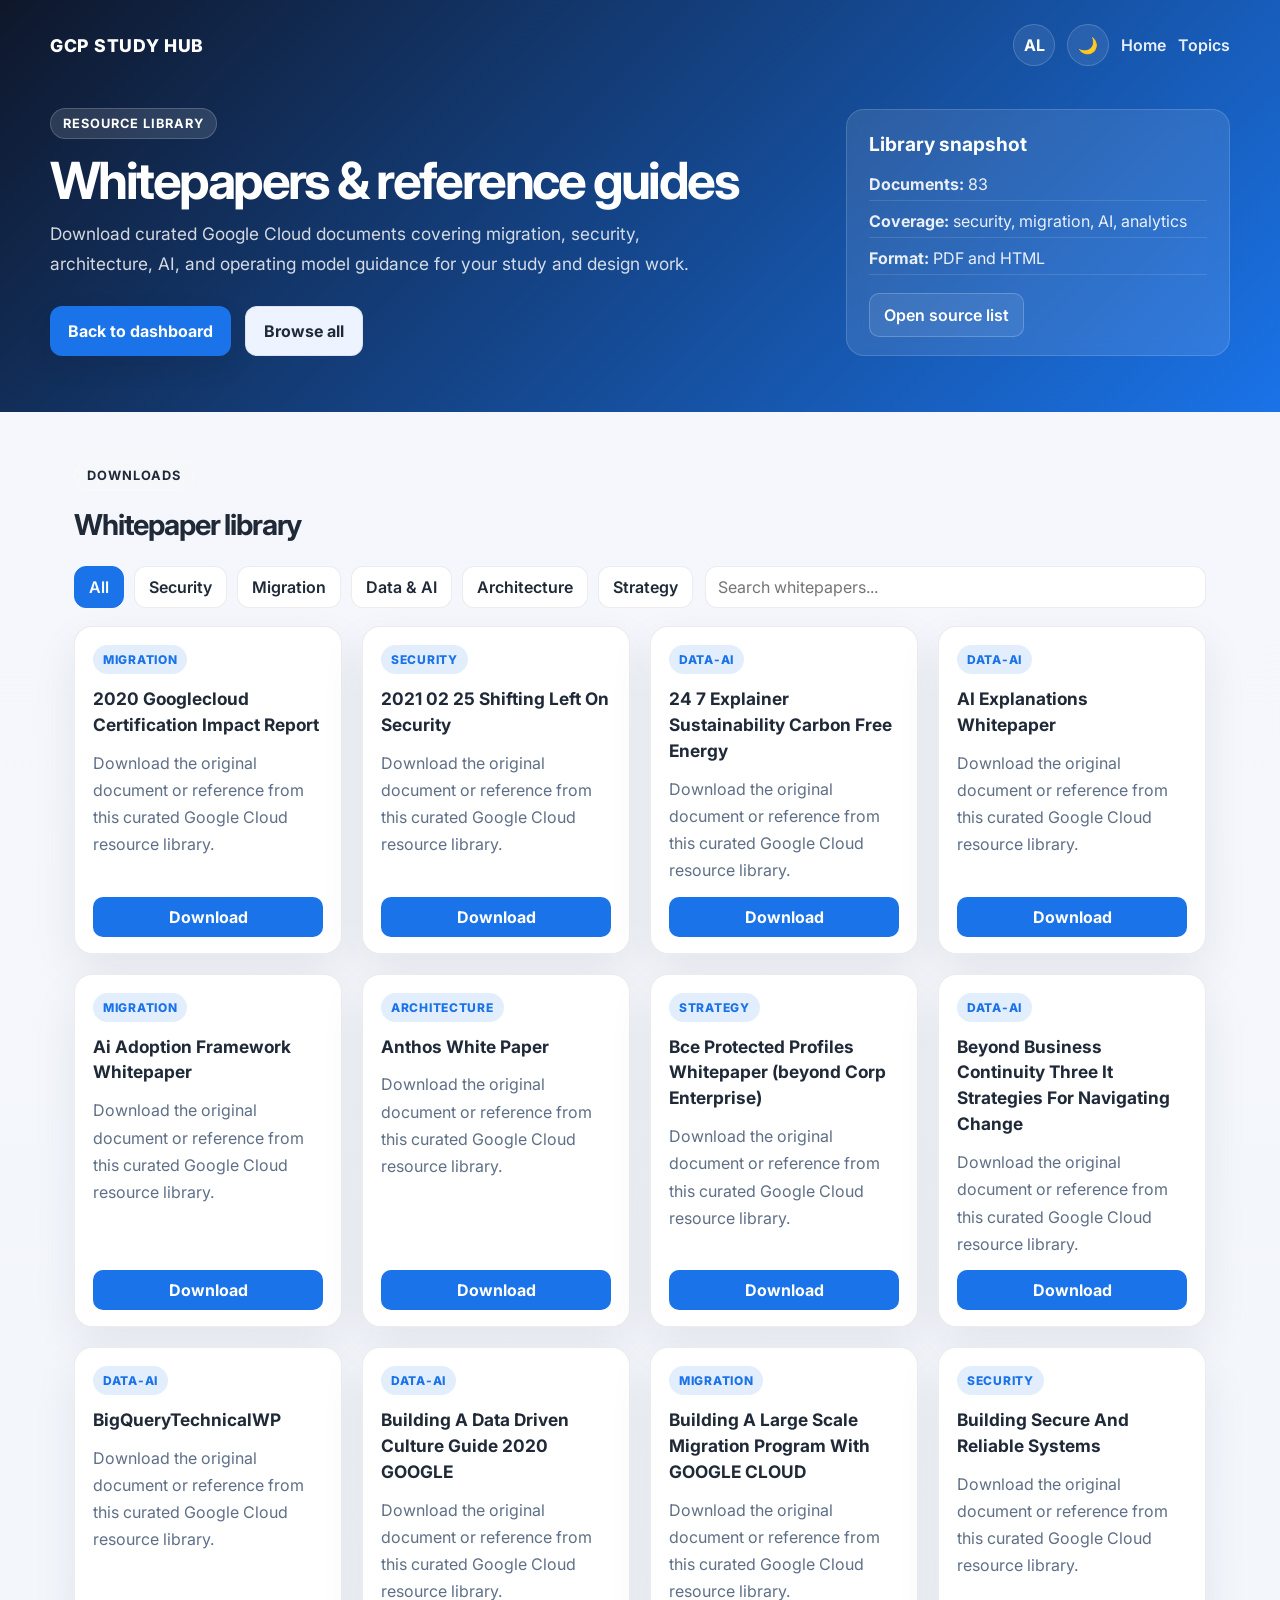
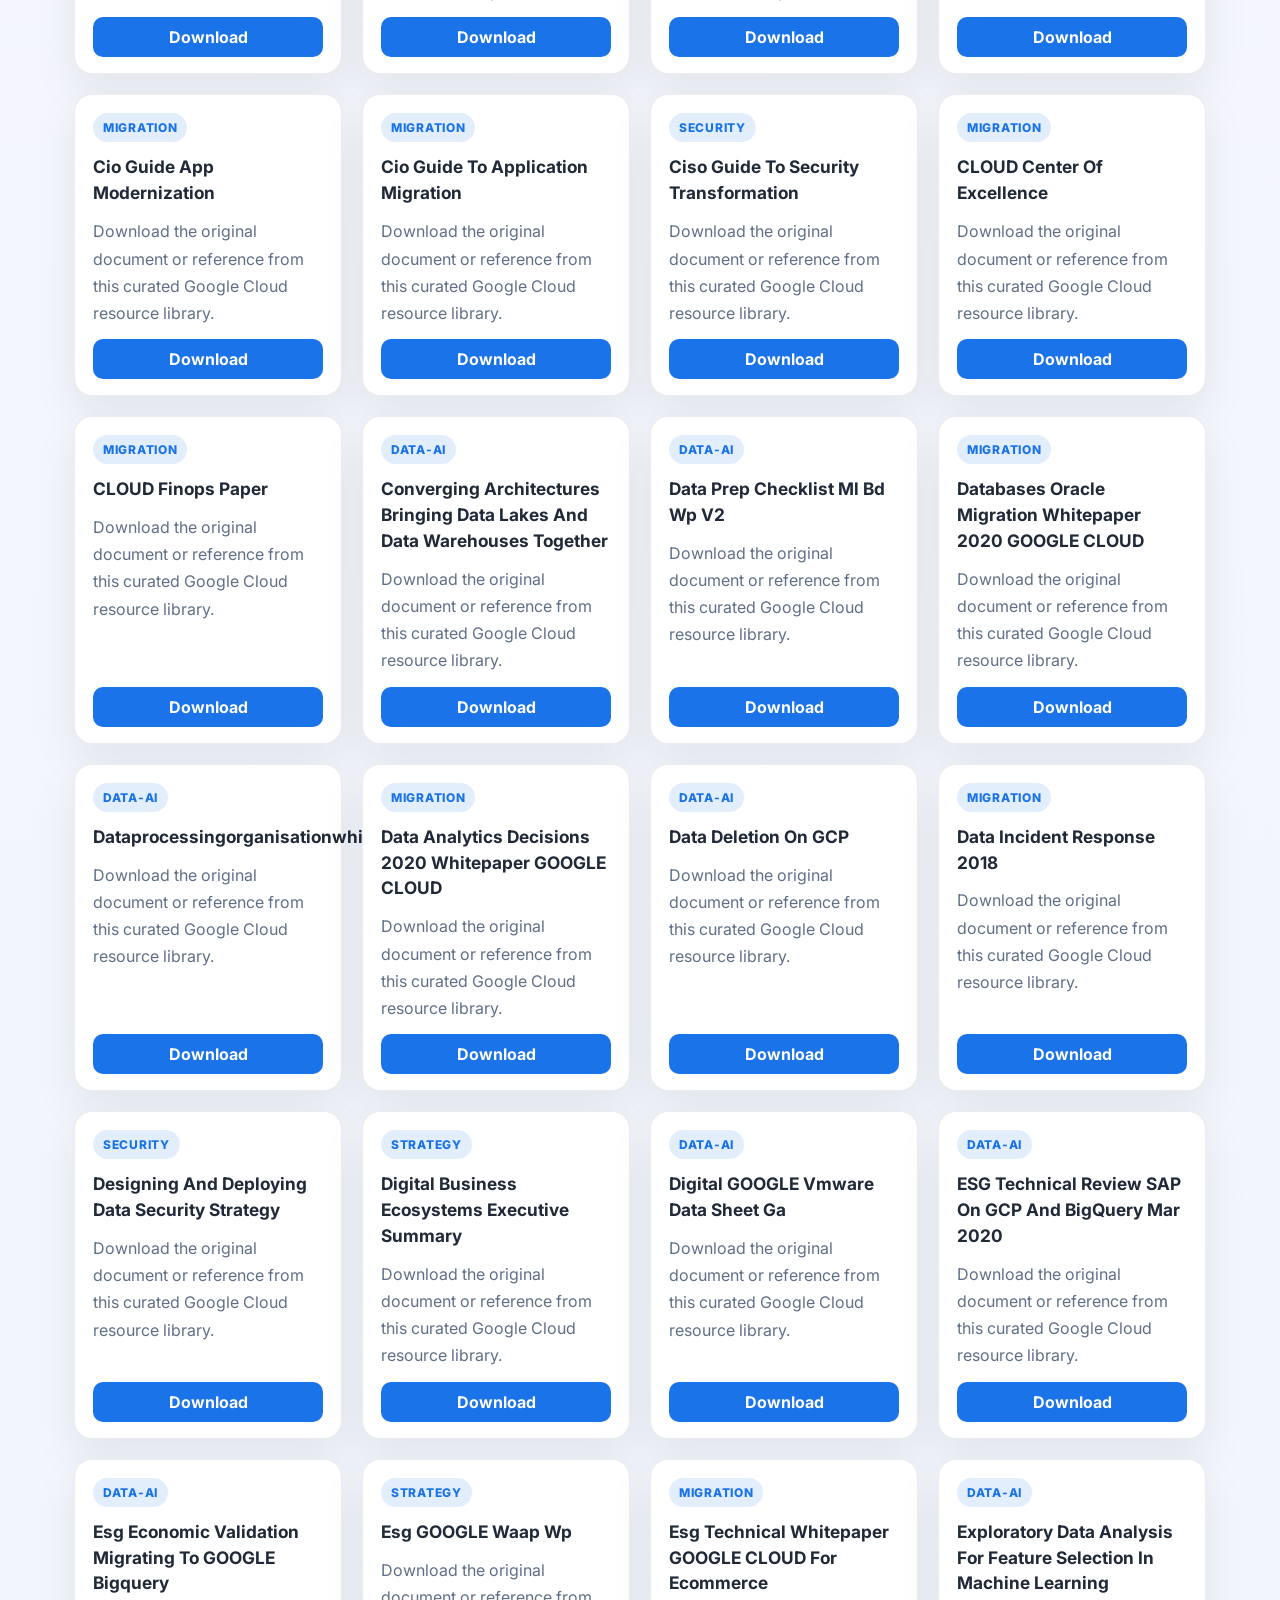
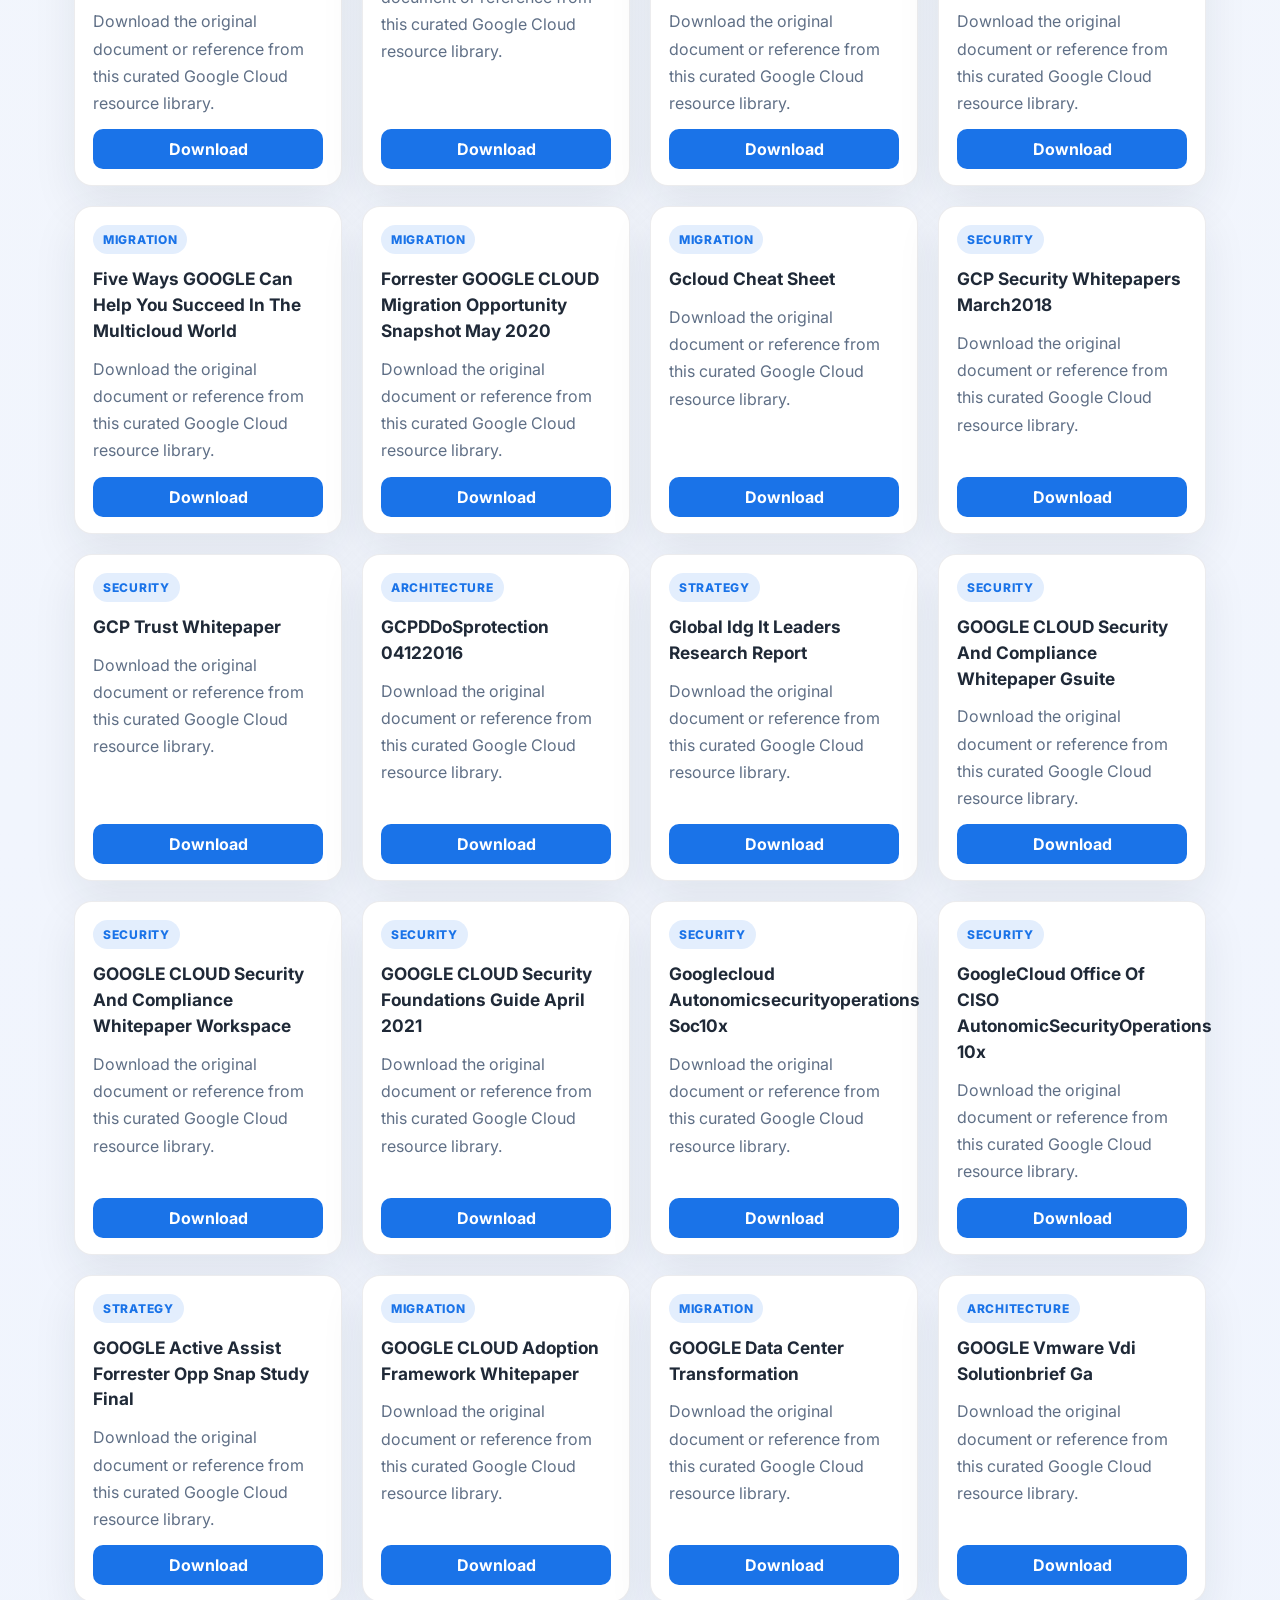
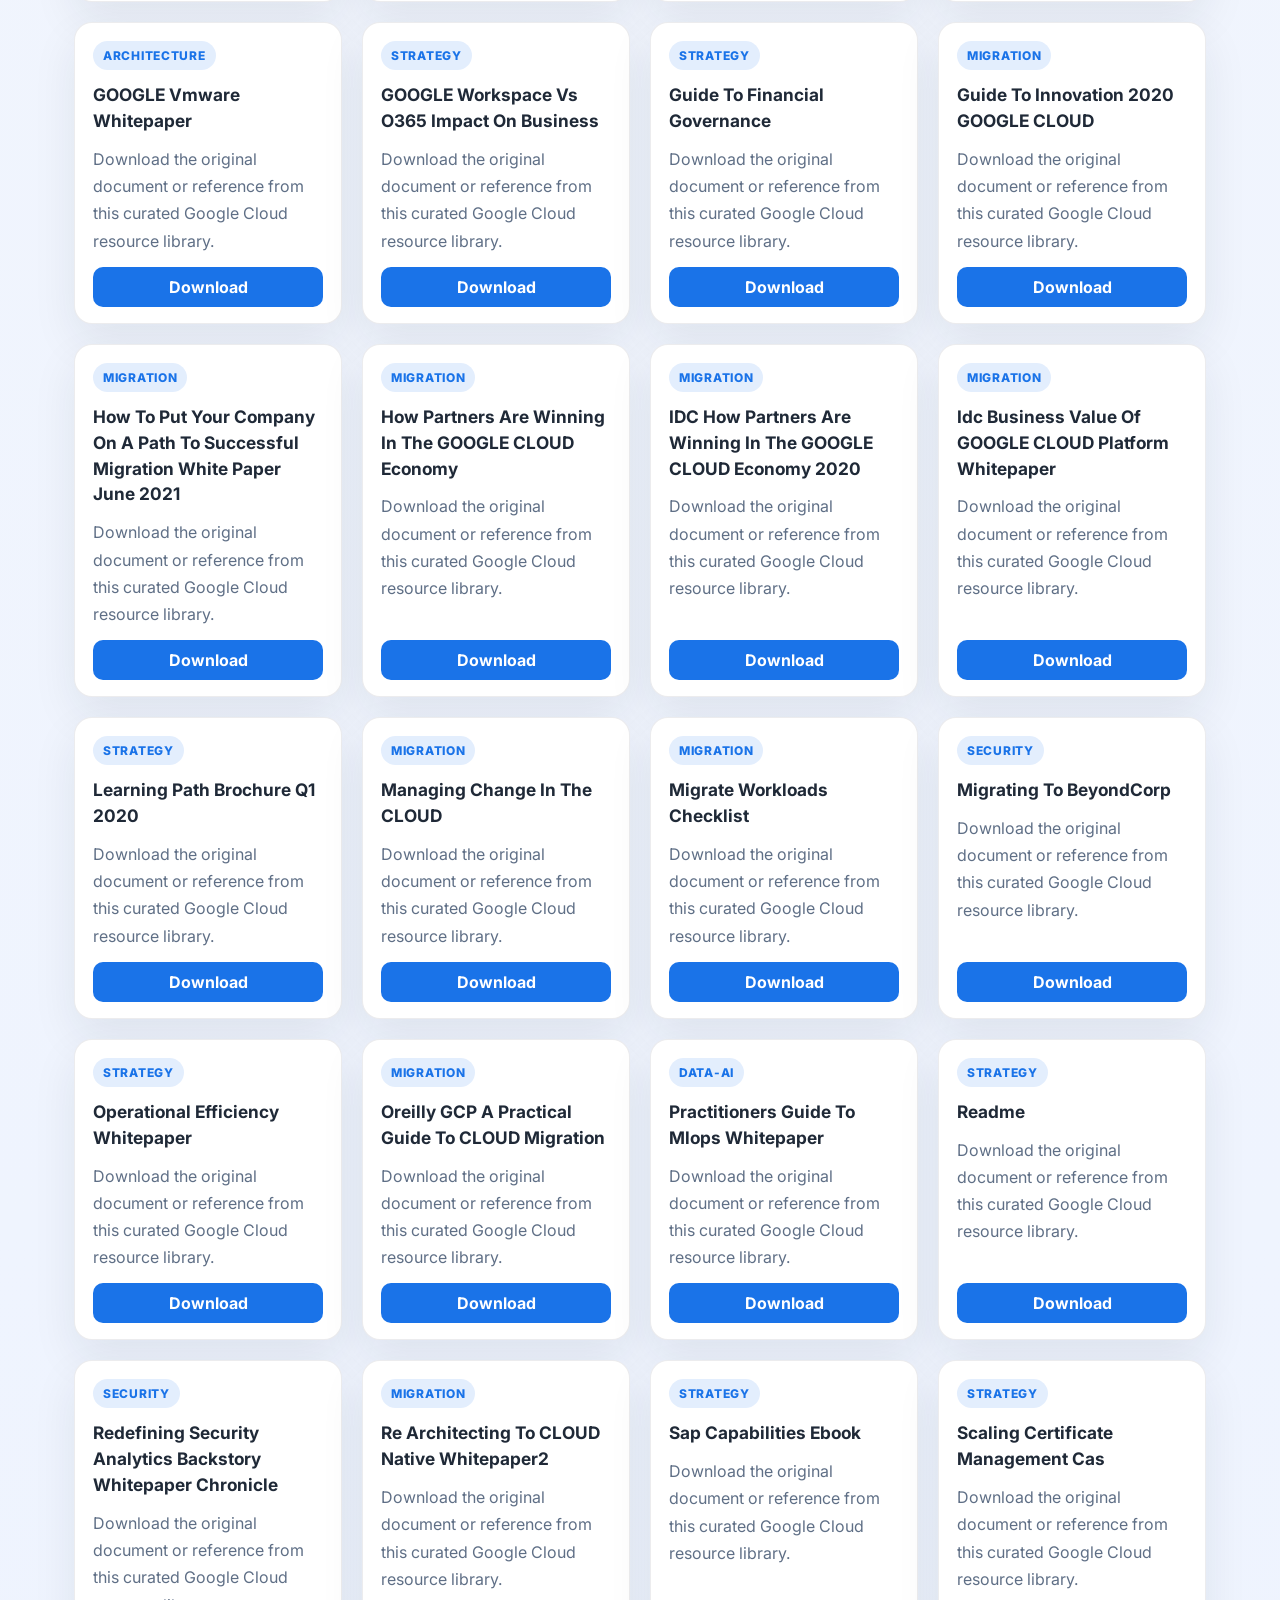
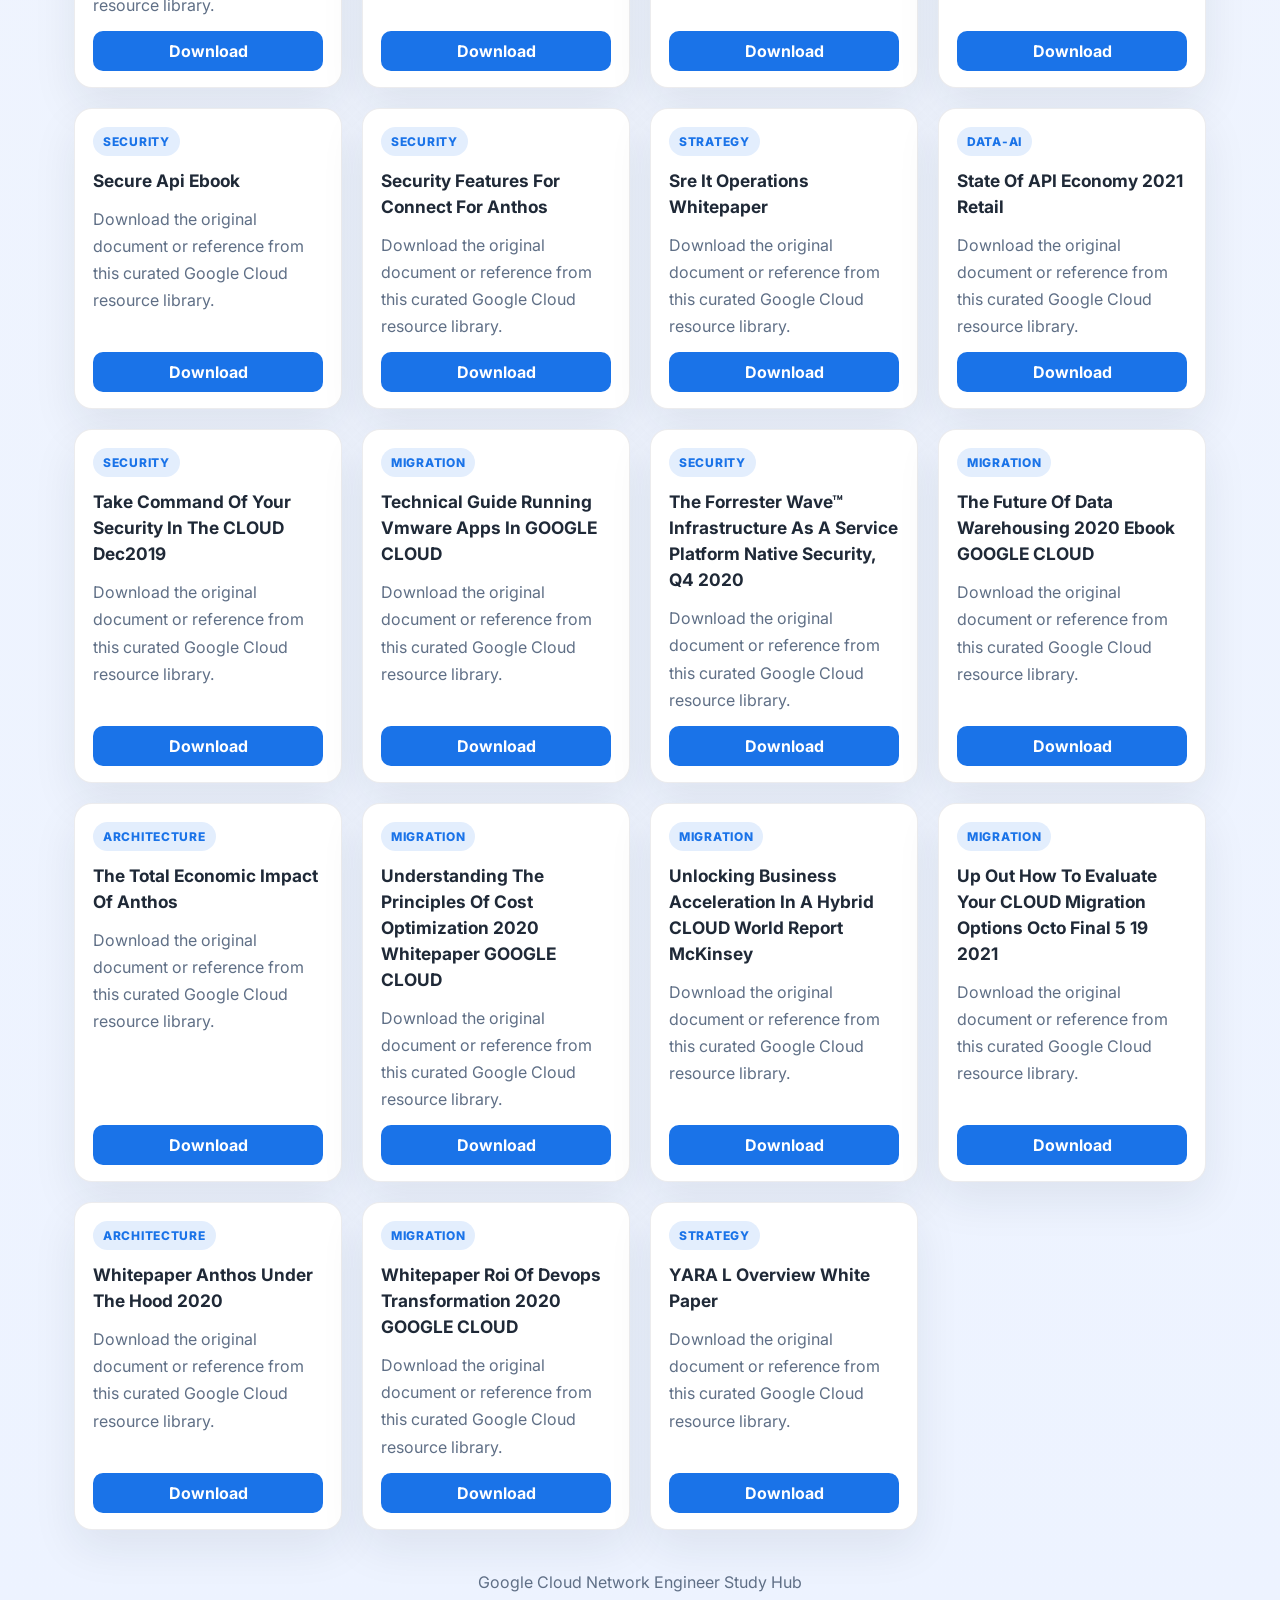
==== whitepapers.html @ 3e3a8be8 "add whitepapers" ====
<!DOCTYPE html>
<html lang="en">
  <head>
    <meta charset="UTF-8" />
    <meta name="viewport" content="width=device-width, initial-scale=1.0" />
    <title>Whitepaper Library | GCP Study Hub</title>
    <link rel="preconnect" href="https://fonts.googleapis.com" />
    <link rel="preconnect" href="https://fonts.gstatic.com" crossorigin />
    <link href="https://fonts.googleapis.com/css2?family=Inter:wght@400;500;600;700;800&display=swap" rel="stylesheet" />
    <link rel="icon" type="image/svg+xml" href="favicon.svg" />
    <link rel="stylesheet" href="styles.css" />
  </head>
  <body>
    <header class="hero">
      <nav class="topbar">
        <div class="brand">GCP Study Hub</div>
        <div class="nav-actions">
          <button id="languageToggle" class="language-toggle" type="button" aria-label="Switch language">AL</button>
          <button id="themeToggle" class="theme-toggle" type="button" aria-label="Toggle dark mode">🌙</button>
          <a href="index.html">Home</a>
          <a href="topics/vpc-fundamentals.html">Topics</a>
        </div>
      </nav>

      <div class="hero-inner">
        <div class="hero-copy">
          <span class="eyebrow">Resource library</span>
          <h1>Whitepapers & reference guides</h1>
          <p>
            Download curated Google Cloud documents covering migration, security, architecture,
            AI, and operating model guidance for your study and design work.
          </p>
          <div class="hero-actions">
            <a class="button primary" href="index.html">Back to dashboard</a>
            <a class="button secondary" href="#whitepaperList">Browse all</a>
          </div>
        </div>

        <aside class="hero-card">
          <h3>Library snapshot</h3>
          <ul>
            <li><strong>Documents:</strong> <span id="whitepaperCount">0</span></li>
            <li><strong>Coverage:</strong> security, migration, AI, analytics</li>
            <li><strong>Format:</strong> PDF and HTML</li>
          </ul>
          <a class="link-button" href="whitepapers/readme.md" target="_blank" rel="noreferrer">Open source list</a>
        </aside>
      </div>
    </header>

    <main class="container">
      <section class="section">
        <div class="section-title with-actions">
          <div>
            <span class="small-tag">Downloads</span>
            <h2>Whitepaper library</h2>
          </div>
        </div>

        <div class="whitepaper-toolbar">
          <div class="filters" aria-label="Whitepaper filters">
            <button class="filter active" type="button" data-filter="all">All</button>
            <button class="filter" type="button" data-filter="security">Security</button>
            <button class="filter" type="button" data-filter="migration">Migration</button>
            <button class="filter" type="button" data-filter="data-ai">Data & AI</button>
            <button class="filter" type="button" data-filter="architecture">Architecture</button>
            <button class="filter" type="button" data-filter="strategy">Strategy</button>
          </div>
          <input id="whitepaperSearch" class="whitepaper-search" type="search" placeholder="Search whitepapers..." aria-label="Search whitepapers" />
        </div>
      </section>

      <section class="section">
        <div id="whitepaperList" class="whitepaper-list"></div>
      </section>
    </main>

    <footer class="footer">Google Cloud Network Engineer Study Hub</footer>

    <script src="script.js"></script>
    <script>
      const whitepaperFiles = [
        '2020_googlecloud_certification_impact_report.pdf',
        '2021-02-25-shifting-left-on-security.pdf',
        '24-7-explainer-sustainability-carbon-free-energy.pdf',
        'AI Explanations Whitepaper.pdf',
        'ai_adoption_framework_whitepaper.pdf',
        'anthos_white_paper.pdf',
        'bce-protected-profiles-whitepaper (beyond-corp-enterprise).pdf',
        'beyond-business-continuity-three-it-strategies-for-navigating-change.html',
        'BigQueryTechnicalWP.pdf',
        'building_a_data_driven_culture_guide_2020_google.pdf',
        'Building_a_Large-Scale_Migration_Program_with_Google_Cloud.pdf',
        'building_secure_and_reliable_systems.pdf',
        'cio_guide_app_modernization.pdf',
        'cio_guide_to_application_migration.pdf',
        'ciso-guide-to-security-transformation.pdf',
        'cloud_center_of_excellence.pdf',
        'cloud_finops_paper.pdf',
        'Converging Architectures- Bringing Data Lakes and Data Warehouses Together.pdf',
        'data-prep-checklist-ml-bd-wp-v2.pdf',
        'databases_oracle_migration_whitepaper_2020_google_cloud.pdf',
        'dataprocessingorganisationwhitepaper.pdf',
        'data_analytics_decisions_2020_whitepaper_google_cloud.pdf',
        'data_deletion_on_gcp.pdf',
        'data_incident_response_2018.pdf',
        'designing_and_deploying_data_security_strategy.pdf',
        'Digital Business Ecosystems Executive Summary.pdf',
        'digital_google_vmware_data_sheet_ga.pdf',
        'ESG-Technical-Review-SAP-on-GCP-and-BigQuery-Mar-2020.pdf',
        'esg_economic_validation_migrating_to_google_bigquery.pdf',
        'esg_google_waap_wp.pdf',
        'esg_technical_whitepaper_google_cloud_for_ecommerce.pdf',
        'exploratory_data_analysis_for_feature_selection_in_machine_learning.pdf',
        'five_ways_google_can_help_you_succeed_in_the_multicloud_world.pdf',
        'forrester-google-cloud-migration-opportunity-snapshot-may-2020.pdf',
        'gcloud-cheat-sheet.pdf',
        'gcp-security_whitepapers_march2018.pdf',
        'gcp-trust-whitepaper.pdf',
        'GCPDDoSprotection-04122016.pdf',
        'global_idg_it_leaders_research_report.pdf',
        'google-cloud-security-and-compliance-whitepaper-gsuite.pdf',
        'google-cloud-security-and-compliance-whitepaper-workspace.pdf',
        'google-cloud-security-foundations-guide-april-2021.pdf',
        'googlecloud_autonomicsecurityoperations_soc10x.pdf',
        'GoogleCloud_Office of CISO_AutonomicSecurityOperations_10x.pdf',
        'google_active_assist_forrester_opp_snap_study_final.pdf',
        'google_cloud_adoption_framework_whitepaper.pdf',
        'google_data_center_transformation.pdf',
        'google_vmware_vdi_solutionbrief_ga.pdf',
        'google_vmware_whitepaper.pdf',
        'Google_Workspace_vs_O365_Impact_on_Business.pdf',
        'guide-to-financial-governance.pdf',
        'guide_to_innovation_2020_google_cloud.pdf',
        'how-to-put-your-company-on-a-path-to-successful-migration-white-paper-june-2021.pdf',
        'how_partners_are_winning_in_the_google_cloud_economy.pdf',
        'IDC - How Partners Are Winning in the Google Cloud Economy-2020.pdf',
        'idc_business_value_of_google_cloud_platform_whitepaper.pdf',
        'learning_path_brochure_q1_2020.pdf',
        'managing_change_in_the_cloud.pdf',
        'migrate_workloads_checklist.pdf',
        'Migrating to BeyondCorp.pdf',
        'operational_efficiency_whitepaper.pdf',
        'Oreilly-GCP A Practical Guide to Cloud Migration.pdf',
        'practitioners_guide_to_mlops_whitepaper.pdf',
        'readme.md',
        'Redefining Security Analytics_Backstory Whitepaper-Chronicle.pdf',
        're_architecting_to_cloud_native_whitepaper2.pdf',
        'sap-capabilities-ebook.pdf',
        'scaling_certificate_management_cas.pdf',
        'secure-api-ebook.pdf',
        'security-features-for-connect-for-anthos.pdf',
        'sre-it-operations-whitepaper.pdf',
        'State_of_API_Economy_2021_Retail.pdf',
        'Take command of your security in the cloud-Dec2019.pdf',
        'technical_guide_running_vmware_apps_in_google_cloud.pdf',
        'The Forrester Wave™_ Infrastructure-As-A-Service Platform Native Security, Q4 2020.pdf',
        'the_future_of_data_warehousing_2020_ebook_google_cloud.pdf',
        'the_total_economic_impact_of_anthos.pdf',
        'understanding_the_principles_of_cost_optimization_2020_whitepaper_google_cloud.pdf',
        'Unlocking-business-acceleration-in-a-hybrid-cloud-world-Report-McKinsey.pdf',
        'up-out-how-to-evaluate-your-cloud-migration-options-octo-final-5-19-2021.pdf',
        'whitepaper_anthos_under_the_hood_2020.pdf',
        'whitepaper_roi_of_devops_transformation_2020_google_cloud.pdf',
        'YARA-L Overview White Paper.pdf'
      ];

      const categoryMap = { security: ['security', 'trust', 'compliance', 'secure', 'beyondcorp', 'waf', 'cyber', 'privacy'], migration: ['migration', 'migrate', 'modernization', 'cloud', 'adoption', 'transform', 'incident'], 'data-ai': ['data', 'analytics', 'ai', 'machine', 'bigquery', 'ml', 'warehouse', 'feature'], architecture: ['anthos', 'network', 'vmware', 'infrastructure', 'architecture', 'connect', 'gcp'], strategy: ['guide', 'strategy', 'framework', 'economy', 'roi', 'innovation', 'business', 'governance', 'path', 'learning'] };

      const normalizeName = (value) => value
        .replace(/\.[^.]+$/, '')
        .replace(/[_-]+/g, ' ')
        .replace(/\s+/g, ' ')
        .trim();

      const makeTitle = (fileName) => {
        const raw = normalizeName(fileName);
        const cleaned = raw
          .replace(/\b(?:pdf|html|docx|pptx)\b/gi, '')
          .replace(/\b(?:google|cloud|gcp)\b/gi, (match) => match.toUpperCase())
          .replace(/\s+/g, ' ')
          .trim();

        return cleaned
          .split(' ')
          .map((word) => {
            if (!word) return word;
            if (['AI', 'GCP', 'IDC', 'SAP', 'SRE', 'VPN', 'VPC', 'VMware', 'CISO', 'LDAP', 'BGP', 'IaaS', 'IoT', 'DNS', 'DDoS', 'Anthos', 'BigQuery', 'GKE', 'CI', 'CDO', 'O365', 'API', 'YARA'].includes(word)) {
              return word;
            }
            return word.charAt(0).toUpperCase() + word.slice(1);
          })
          .join(' ');
      };

      const detectCategory = (fileName) => {
        const haystack = fileName.toLowerCase();
        for (const [category, keywords] of Object.entries(categoryMap)) {
          if (keywords.some((keyword) => haystack.includes(keyword))) {
            return category;
          }
        }
        return 'strategy';
      };

      const whitepaperList = document.getElementById('whitepaperList');
      const whitepaperCount = document.getElementById('whitepaperCount');
      const filters = document.querySelectorAll('.filter');
      const whitepaperSearch = document.getElementById('whitepaperSearch');
      let activeFilter = 'all';

      const renderCards = () => {
        const searchTerm = (whitepaperSearch?.value || '').trim().toLowerCase();

        document.querySelectorAll('.whitepaper-card').forEach((card) => {
          const title = (card.dataset.title || '').toLowerCase();
          const category = card.dataset.category || '';
          const matchesFilter = activeFilter === 'all' || category === activeFilter;
          const matchesSearch = !searchTerm || title.includes(searchTerm);
          card.classList.toggle('hidden', !(matchesFilter && matchesSearch));
        });
      };

      whitepaperFiles.forEach((fileName) => {
        const title = makeTitle(fileName);
        const href = 'whitepapers/' + encodeURI(fileName);
        const category = detectCategory(fileName);
        const article = document.createElement('article');
        article.className = 'whitepaper-card';
        article.dataset.category = category;
        article.dataset.title = title;
        article.innerHTML = `
          <div class="whitepaper-badge">${category}</div>
          <h3>${title}</h3>
          <p>Download the original document or reference from this curated Google Cloud resource library.</p>
          <a href="${href}" target="_blank" rel="noreferrer" download>Download</a>
        `;
        whitepaperList.appendChild(article);
      });

      whitepaperCount.textContent = whitepaperFiles.length;

      const applyFilter = (selectedFilter) => {
        activeFilter = selectedFilter;
        filters.forEach((item) => item.classList.toggle('active', item.dataset.filter === selectedFilter));
        renderCards();
      };

      filters.forEach((button) => {
        button.addEventListener('click', () => applyFilter(button.dataset.filter));
      });

      whitepaperSearch?.addEventListener('input', renderCards);

      setupTheme();
      setupLanguage();
    </script>
  </body>
</html>
---- styles.css ----
:root {
  --bg: #f5f7fb;
  --panel: #ffffff;
  --panel-alt: #eef4ff;
  --primary: #1a73e8;
  --primary-dark: #0d47a1;
  --primary-soft: rgba(26, 115, 232, 0.12);
  --accent: #34a853;
  --text: #1f2937;
  --muted: #5f6f86;
  --border: rgba(15, 23, 42, 0.08);
  --shadow: 0 18px 45px rgba(31, 41, 55, 0.08);
  --success: #1e8e3e;
  --warning: #fbbc04;
  --danger: #d93025;
}

body.dark-mode {
  --bg: #0f172a;
  --panel: #111827;
  --panel-alt: #172033;
  --primary: #60a5fa;
  --primary-dark: #bfdbfe;
  --primary-soft: rgba(96, 165, 250, 0.18);
  --accent: #34a853;
  --text: #e5edf9;
  --muted: #a8b3c7;
  --border: rgba(148, 163, 184, 0.16);
  --shadow: 0 18px 45px rgba(2, 6, 23, 0.32);
  --success: #4ade80;
  --warning: #fbbf24;
  --danger: #f87171;
}

* {
  box-sizing: border-box;
}

html {
  scroll-behavior: smooth;
}

body {
  margin: 0;
  font-family: "Inter", sans-serif;
  background: linear-gradient(180deg, var(--bg) 0%, #edf3ff 100%);
  color: var(--text);
  transition: background 0.2s ease, color 0.2s ease;
}

body.dark-mode {
  background: linear-gradient(180deg, var(--bg) 0%, #0b1120 100%);
}

img {
  max-width: 100%;
  display: block;
}

button,
a {
  font: inherit;
}

.hero {
  background: linear-gradient(135deg, #0f172a 0%, #1a73e8 100%);
  color: #fff;
  padding: 24px 24px 56px;
}

.topbar {
  max-width: 1180px;
  margin: 0 auto;
  display: flex;
  align-items: center;
  justify-content: space-between;
  gap: 16px;
}

.brand {
  font-size: 1.1rem;
  font-weight: 800;
  letter-spacing: 0.04em;
  text-transform: uppercase;
}

.nav-actions {
  display: flex;
  align-items: center;
  gap: 12px;
}

.topbar a {
  color: rgba(255, 255, 255, 0.9);
  text-decoration: none;
  font-weight: 600;
}

.theme-toggle,
.language-toggle {
  width: 42px;
  height: 42px;
  border-radius: 50%;
  border: 1px solid rgba(255, 255, 255, 0.18);
  background: rgba(255, 255, 255, 0.08);
  color: #fff;
  cursor: pointer;
  font-weight: 700;
}

.hero-inner {
  max-width: 1180px;
  margin: 42px auto 0;
  display: grid;
  grid-template-columns: minmax(0, 1.6fr) minmax(280px, 0.8fr);
  gap: 28px;
  align-items: center;
}

.hero-copy h1 {
  margin: 14px 0 12px;
  font-size: clamp(2.2rem, 4vw, 4rem);
  line-height: 1.06;
  letter-spacing: -0.05em;
}

.hero-copy p {
  max-width: 680px;
  margin: 0;
  color: rgba(255, 255, 255, 0.82);
  font-size: 1.08rem;
  line-height: 1.7;
}

.eyebrow,
.small-tag {
  display: inline-flex;
  align-items: center;
  padding: 7px 12px;
  border-radius: 999px;
  background: rgba(255, 255, 255, 0.12);
  border: 1px solid rgba(255, 255, 255, 0.18);
  font-size: 0.8rem;
  font-weight: 700;
  letter-spacing: 0.08em;
  text-transform: uppercase;
}

.hero-actions {
  display: flex;
  flex-wrap: wrap;
  gap: 14px;
  margin-top: 28px;
}

.button,
.link-button,
.filter {
  display: inline-flex;
  align-items: center;
  justify-content: center;
  text-decoration: none;
  border-radius: 12px;
  cursor: pointer;
  transition: transform 0.2s ease, box-shadow 0.2s ease;
  border: none;
}

.button {
  padding: 14px 18px;
  font-weight: 700;
}

.button.small {
  padding: 10px 14px;
  font-size: 0.9rem;
}

.button:hover,
.link-button:hover,
.filter:hover,
.theme-toggle:hover {
  transform: translateY(-1px);
}

.button.primary {
  background: #fff;
  color: var(--primary-dark);
  box-shadow: 0 10px 24px rgba(15, 23, 42, 0.12);
}

.button.secondary {
  background: rgba(255, 255, 255, 0.08);
  color: #fff;
  border: 1px solid rgba(255, 255, 255, 0.18);
}

.hero-card {
  background: rgba(255, 255, 255, 0.1);
  border: 1px solid rgba(255, 255, 255, 0.15);
  border-radius: 18px;
  padding: 22px 22px 18px;
  backdrop-filter: blur(8px);
}

.hero-card h3 {
  margin-top: 0;
  margin-bottom: 18px;
  font-size: 1.2rem;
}

.hero-card ul {
  list-style: none;
  padding: 0;
  margin: 0 0 18px;
  display: grid;
  gap: 10px;
  color: rgba(255, 255, 255, 0.9);
}

.hero-card li {
  padding-bottom: 6px;
  border-bottom: 1px solid rgba(255, 255, 255, 0.12);
}

.link-button {
  padding: 11px 14px;
  border-radius: 10px;
  background: rgba(255, 255, 255, 0.08);
  border: 1px solid rgba(255, 255, 255, 0.2);
  color: #fff;
  font-weight: 600;
}

.container {
  max-width: 1180px;
  margin: 0 auto;
  padding: 48px 24px 32px;
}

.section + .section {
  margin-top: 12px;
}

.section-title {
  display: flex;
  align-items: end;
  justify-content: space-between;
  gap: 20px;
  margin-bottom: 24px;
}

.section-title.compact {
  margin-bottom: 18px;
}

.section-title h2 {
  margin: 16px 0 0;
  font-size: clamp(1.8rem, 2vw, 2.5rem);
  letter-spacing: -0.04em;
}

.with-actions {
  align-items: center;
}

.dashboard-grid {
  display: grid;
  grid-template-columns: repeat(2, minmax(0, 1fr));
  gap: 20px;
}

.summary-panel,
.practice-panel,
.card,
.resource-card {
  background: var(--panel);
  border: 1px solid var(--border);
  border-radius: 18px;
  box-shadow: var(--shadow);
}

.summary-panel {
  padding: 22px;
}

.progress-ring-wrap {
  display: flex;
  justify-content: center;
  margin-bottom: 20px;
}

.progress-ring {
  width: 120px;
  height: 120px;
  border-radius: 50%;
  display: grid;
  place-items: center;
  font-weight: 800;
  background: conic-gradient(var(--primary) 0deg, var(--primary) 0deg, rgba(148, 163, 184, 0.18) 0deg);
  position: relative;
}

.progress-ring::before {
  content: "";
  position: absolute;
  width: 86px;
  height: 86px;
  border-radius: 50%;
  background: var(--panel);
}

.progress-ring span {
  position: relative;
  z-index: 1;
  font-size: 1.05rem;
}

.stat-row,
.question-bank-meta {
  display: grid;
  grid-template-columns: repeat(2, minmax(0, 1fr));
  gap: 12px;
}

.stat-row div,
.question-bank-meta div {
  background: var(--panel-alt);
  border: 1px solid var(--border);
  border-radius: 12px;
  padding: 12px;
  display: flex;
  flex-direction: column;
  gap: 6px;
  min-height: 80px;
}

.stat-row strong,
.question-bank-meta strong {
  font-size: 1.6rem;
}

.stat-row span,
.question-bank-meta span {
  color: var(--muted);
  font-size: 0.88rem;
}

.exam-actions {
  display: flex;
  flex-wrap: wrap;
  gap: 10px;
  margin-top: 18px;
}

.button.primary:not(.secondary) {
  background: var(--primary);
  color: #fff;
}

.button.secondary:not(.primary) {
  background: var(--panel-alt);
  color: var(--text);
  border: 1px solid var(--border);
}

.roadmap-grid,
.resource-grid {
  display: grid;
  grid-template-columns: repeat(3, minmax(0, 1fr));
  gap: 20px;
}

.roadmap {
  padding: 22px;
}

.roadmap span {
  display: inline-flex;
  align-items: center;
  justify-content: center;
  width: 42px;
  height: 42px;
  border-radius: 12px;
  background: var(--primary-soft);
  color: var(--primary);
  font-size: 0.9rem;
  font-weight: 800;
}

.roadmap h3 {
  margin: 16px 0 10px;
  font-size: 1.2rem;
}

.roadmap p {
  margin: 0;
  line-height: 1.7;
  color: var(--muted);
}

.checklist {
  display: grid;
  grid-template-columns: repeat(2, minmax(0, 1fr));
  gap: 14px;
}

.checklist-item {
  display: flex;
  align-items: center;
  gap: 12px;
  background: var(--panel);
  border: 1px solid var(--border);
  border-radius: 14px;
  padding: 14px 16px;
  box-shadow: var(--shadow);
}

.checklist-item input {
  width: 18px;
  height: 18px;
  accent-color: var(--primary);
}

.checklist-item label {
  line-height: 1.5;
  cursor: pointer;
}

.checklist-item.checked {
  border-color: rgba(52, 168, 83, 0.4);
  background: rgba(52, 168, 83, 0.04);
}

.priority-list {
  display: grid;
  gap: 14px;
}

.priority-item {
  display: grid;
  grid-template-columns: 134px 1fr;
  gap: 12px;
  align-items: center;
  background: var(--panel);
  color: var(--text);
  border: 1px solid var(--border);
  border-radius: 16px;
  padding: 18px 20px;
  text-decoration: none;
  box-shadow: var(--shadow);
}

.priority-date {
  display: inline-flex;
  align-items: center;
  justify-content: center;
  padding: 8px 12px;
  border-radius: 999px;
  background: var(--primary-soft);
  color: var(--primary);
  font-weight: 700;
  font-size: 0.82rem;
}

.priority-item strong {
  display: block;
  margin-bottom: 4px;
  line-height: 1.5;
}

.priority-item small {
  color: var(--muted);
}

.filters {
  display: flex;
  flex-wrap: wrap;
  gap: 10px;
}

.whitepaper-toolbar {
  display: flex;
  flex-wrap: wrap;
  align-items: center;
  justify-content: space-between;
  gap: 12px;
  margin-bottom: 18px;
}

.whitepaper-search {
  min-width: min(100%, 300px);
  flex: 1 1 260px;
  border: 1px solid var(--border);
  background: var(--panel);
  color: var(--text);
  border-radius: 12px;
  padding: 10px 12px;
  font: inherit;
}

.filter {
  border: 1px solid var(--border);
  background: var(--panel);
  color: var(--text);
  padding: 10px 14px;
  font-weight: 600;
}

.filter.active {
  background: var(--primary);
  border-color: var(--primary);
  color: #fff;
}

.resource-card {
  padding: 18px 18px 16px;
  display: flex;
  flex-direction: column;
  gap: 10px;
}

.resource-type {
  display: inline-flex;
  align-self: flex-start;
  border-radius: 999px;
  background: #edf3ff;
  color: var(--primary-dark);
  padding: 7px 10px;
  font-size: 0.75rem;
  font-weight: 700;
  letter-spacing: 0.04em;
  text-transform: uppercase;
}

body.dark-mode .resource-type {
  background: rgba(96, 165, 250, 0.12);
  color: var(--primary);
}

.resource-card h3 {
  margin: 0;
  font-size: 1.08rem;
  line-height: 1.5;
}

.resource-card p {
  margin: 0;
  color: var(--muted);
}

.resource-card a {
  margin-top: auto;
  color: var(--primary);
  text-decoration: none;
  font-weight: 700;
}

.resource-card.hidden {
  display: none;
}

.whitepaper-list {
  display: grid;
  grid-template-columns: repeat(auto-fit, minmax(240px, 1fr));
  gap: 20px;
}

.whitepaper-card {
  background: var(--panel);
  border: 1px solid var(--border);
  border-radius: 18px;
  box-shadow: var(--shadow);
  padding: 18px 18px 16px;
  display: flex;
  flex-direction: column;
  gap: 12px;
}

.whitepaper-badge {
  display: inline-flex;
  align-self: flex-start;
  width: fit-content;
  border-radius: 999px;
  background: var(--primary-soft);
  color: var(--primary);
  padding: 7px 10px;
  font-size: 0.75rem;
  font-weight: 800;
  letter-spacing: 0.06em;
  text-transform: uppercase;
}

.whitepaper-card h3 {
  margin: 0;
  font-size: 1.08rem;
  line-height: 1.5;
}

.whitepaper-card p {
  margin: 0;
  color: var(--muted);
  line-height: 1.7;
}

.whitepaper-card a {
  margin-top: auto;
  display: inline-flex;
  align-items: center;
  justify-content: center;
  padding: 10px 14px;
  background: var(--primary);
  color: #fff;
  text-decoration: none;
  border-radius: 10px;
  font-weight: 700;
}

.topic-grid {
  display: grid;
  grid-template-columns: repeat(3, minmax(0, 1fr));
  gap: 20px;
}

.topic-card {
  display: flex;
  flex-direction: column;
  gap: 10px;
  padding: 20px 18px;
  background: var(--panel);
  border: 1px solid var(--border);
  border-radius: 18px;
  box-shadow: var(--shadow);
  color: var(--text);
  text-decoration: none;
}

.topic-card span {
  display: inline-flex;
  width: fit-content;
  border-radius: 999px;
  background: var(--primary-soft);
  color: var(--primary);
  padding: 7px 10px;
  font-size: 0.72rem;
  font-weight: 800;
  letter-spacing: 0.08em;
  text-transform: uppercase;
}

.topic-card strong {
  font-size: 1.2rem;
}

.topic-card small {
  color: var(--muted);
  line-height: 1.6;
}

.study-flow {
  display: grid;
  grid-template-columns: repeat(3, minmax(0, 1fr));
  gap: 20px;
}

.flow-card {
  display: flex;
  flex-direction: column;
  gap: 10px;
  padding: 22px 18px;
  background: var(--panel);
  border: 1px solid var(--border);
  border-radius: 18px;
  box-shadow: var(--shadow);
}

.flow-card span {
  display: inline-flex;
  width: fit-content;
  border-radius: 999px;
  background: var(--primary-soft);
  color: var(--primary);
  padding: 7px 10px;
  font-size: 0.72rem;
  font-weight: 800;
  letter-spacing: 0.08em;
  text-transform: uppercase;
}

.flow-card h3 {
  margin: 0;
  font-size: 1.15rem;
}

.flow-card p {
  margin: 0;
  color: var(--muted);
  line-height: 1.7;
}

.exam-checklist {
  display: grid;
  grid-template-columns: repeat(2, minmax(0, 1fr));
  gap: 14px;
}

.exam-checklist-item {
  display: flex;
  flex-direction: column;
  gap: 6px;
  padding: 14px 16px;
  border: 1px solid var(--border);
  border-radius: 14px;
  background: var(--panel);
  box-shadow: var(--shadow);
}

.exam-checklist-item strong {
  font-size: 0.98rem;
}

.exam-checklist-item span {
  color: var(--muted);
  line-height: 1.6;
}

.deep-dive-grid {
  display: grid;
  grid-template-columns: repeat(3, minmax(0, 1fr));
  gap: 20px;
}

.deep-dive-card {
  display: flex;
  flex-direction: column;
  gap: 10px;
  padding: 20px 18px;
  background: var(--panel);
  border: 1px solid var(--border);
  border-radius: 18px;
  box-shadow: var(--shadow);
  color: var(--text);
  text-decoration: none;
}

.deep-dive-card span {
  display: inline-flex;
  width: fit-content;
  border-radius: 999px;
  background: var(--primary-soft);
  color: var(--primary);
  padding: 7px 10px;
  font-size: 0.72rem;
  font-weight: 800;
  letter-spacing: 0.08em;
  text-transform: uppercase;
}

.deep-dive-card strong {
  font-size: 1.2rem;
}

.deep-dive-card small {
  color: var(--muted);
  line-height: 1.6;
}

.deep-dive-list {
  display: grid;
  gap: 18px;
}

.deep-dive-item {
  background: var(--panel);
  border: 1px solid var(--border);
  border-radius: 18px;
  box-shadow: var(--shadow);
  padding: 22px 20px;
}

.deep-dive-item h3 {
  margin: 0 0 10px;
  font-size: 1.25rem;
}

.deep-dive-item p,
.deep-dive-item li {
  color: var(--muted);
  line-height: 1.75;
}

.deep-dive-item a {
  color: var(--primary);
  text-decoration: none;
  font-weight: 700;
}

.deep-dive-item ul {
  margin: 10px 0 0;
  padding-left: 18px;
}

.topic-page {
  max-width: 1080px;
  margin: 0 auto;
  padding: 32px 24px 60px;
}

.topic-shell {
  background: var(--panel);
  border: 1px solid var(--border);
  border-radius: 24px;
  box-shadow: var(--shadow);
  overflow: hidden;
}

.topic-header {
  background: linear-gradient(135deg, #0f172a 0%, #1a73e8 100%);
  color: #fff;
  padding: 24px 28px 20px;
}

.topic-header h1 {
  margin: 14px 0 12px;
  font-size: clamp(2rem, 3vw, 3rem);
  letter-spacing: -0.05em;
}

.topic-header p {
  margin: 0;
  line-height: 1.7;
  color: rgba(255, 255, 255, 0.82);
}

.topic-nav {
  display: flex;
  flex-wrap: wrap;
  gap: 10px;
  margin-top: 18px;
}

.topic-nav a {
  display: inline-flex;
  align-items: center;
  padding: 8px 12px;
  border-radius: 999px;
  background: rgba(255, 255, 255, 0.12);
  border: 1px solid rgba(255, 255, 255, 0.18);
  color: #fff;
  text-decoration: none;
  font-size: 0.85rem;
  font-weight: 600;
}

.topic-content {
  padding: 30px 28px 36px;
}

.topic-content section {
  margin-bottom: 28px;
}

.topic-content h2 {
  margin: 0 0 12px;
  font-size: 1.5rem;
  letter-spacing: -0.03em;
}

.topic-content h3 {
  margin: 0 0 10px;
  font-size: 1.12rem;
}

.topic-content p,
.topic-content li {
  color: var(--muted);
  line-height: 1.8;
}

.topic-content ul,
.topic-content ol {
  padding-left: 20px;
}

.lab-list {
  display: grid;
  gap: 22px;
}

.lab-card {
  background: var(--panel);
  border: 1px solid var(--border);
  border-radius: 18px;
  padding: 24px 24px 20px;
  box-shadow: var(--shadow);
}

.lab-card h2 {
  margin-top: 0;
  margin-bottom: 10px;
  font-size: clamp(1.3rem, 2vw, 1.8rem);
}

.lab-card h3 {
  margin: 18px 0 10px;
  color: var(--primary);
  font-size: 1.05rem;
}

.difficulty-badge {
  display: inline-flex;
  align-items: center;
  margin: 8px 0 16px;
  border-radius: 999px;
  padding: 6px 10px;
  font-size: 0.75rem;
  font-weight: 700;
  letter-spacing: 0.04em;
  text-transform: uppercase;
}

.difficulty-advanced {
  background: rgba(255, 193, 7, 0.14);
  color: #b67a00;
}

.difficulty-expert {
  background: rgba(220, 53, 69, 0.12);
  color: #b42318;
}

.lab-card ol,
.lab-card ul {
  margin: 0;
  padding-left: 20px;
  line-height: 1.8;
}

.lab-card li + li {
  margin-top: 6px;
}

.topic-tag {
  display: inline-flex;
  align-items: center;
  border-radius: 999px;
  padding: 6px 10px;
  background: var(--primary-soft);
  color: var(--primary-dark);
  font-size: 0.8rem;
  font-weight: 700;
  letter-spacing: 0.04em;
  text-transform: uppercase;
}

.topic-box {
  background: var(--panel-alt);
  border: 1px solid var(--border);
  border-radius: 16px;
  padding: 18px 20px;
  margin-top: 18px;
}

.topic-box h3 {
  margin-top: 0;
}

.practice-panel {
  padding: 24px;
}

.practice-header {
  display: flex;
  align-items: center;
  justify-content: space-between;
  gap: 12px;
  margin-bottom: 18px;
}

.practice-meta {
  display: flex;
  align-items: center;
  gap: 12px;
  color: var(--muted);
  font-weight: 600;
}

.practice-meta span {
  border-radius: 999px;
  background: var(--primary-soft);
  color: var(--primary);
  padding: 6px 10px;
}

.practice-actions,
.exam-nav {
  display: flex;
  gap: 10px;
  flex-wrap: wrap;
}

.question-progress {
  width: 100%;
  height: 10px;
  background: rgba(148, 163, 184, 0.18);
  border-radius: 999px;
  overflow: hidden;
  margin-bottom: 18px;
}

#progressBar {
  height: 100%;
  width: 0%;
  background: linear-gradient(90deg, var(--primary), #4f9cff);
  border-radius: inherit;
  transition: width 0.25s ease;
}

.question-card {
  background: var(--panel-alt);
  border: 1px solid var(--border);
  border-radius: 16px;
  padding: 22px;
}

.question-card h3 {
  margin: 0 0 18px;
  font-size: clamp(1.2rem, 2vw, 1.7rem);
  line-height: 1.5;
}

.question-card .question-meta {
  display: flex;
  justify-content: space-between;
  align-items: center;
  gap: 12px;
  margin-bottom: 14px;
  color: var(--muted);
  font-size: 0.9rem;
}

.answers {
  display: grid;
  gap: 12px;
  margin-top: 18px;
}

.answer-option {
  width: 100%;
  display: flex;
  align-items: center;
  gap: 12px;
  background: var(--panel);
  border: 1px solid var(--border);
  border-radius: 12px;
  padding: 12px 14px;
  text-align: left;
  color: var(--text);
  cursor: pointer;
}

.answer-option.correct {
  border-color: rgba(30, 142, 62, 0.45);
  background: rgba(30, 142, 62, 0.08);
}

.answer-option.wrong {
  border-color: rgba(217, 48, 37, 0.45);
  background: rgba(217, 48, 37, 0.08);
}

.answer-option.selected {
  border-color: var(--primary);
  box-shadow: 0 0 0 2px rgba(26, 115, 232, 0.12);
}

.answer-label {
  width: 26px;
  height: 26px;
  border-radius: 50%;
  display: inline-flex;
  align-items: center;
  justify-content: center;
  font-size: 0.8rem;
  background: rgba(148, 163, 184, 0.15);
  color: var(--muted);
  font-weight: 700;
}

.answer-option.correct .answer-label,
.answer-option.wrong .answer-label {
  color: #fff;
}

.answer-option.correct .answer-label {
  background: var(--success);
}

.answer-option.wrong .answer-label {
  background: var(--danger);
}

.explanation {
  margin-top: 18px;
  padding: 16px 18px;
  background: rgba(96, 165, 250, 0.08);
  border-left: 4px solid var(--primary);
  border-radius: 12px;
  color: var(--text);
  line-height: 1.6;
}

.exam-summary {
  margin-top: 22px;
  padding: 24px;
  background: var(--panel-alt);
  border: 1px solid var(--border);
  border-radius: 16px;
}

.exam-summary h3 {
  margin-top: 0;
  margin-bottom: 14px;
}

.exam-summary .score {
  font-size: 2rem;
  font-weight: 800;
  margin-bottom: 8px;
}

.hidden {
  display: none !important;
}

.footer {
  padding: 10px 24px 40px;
  text-align: center;
  color: var(--muted);
}

@media (max-width: 920px) {
  .hero-inner,
  .roadmap-grid,
  .resource-grid,
  .dashboard-grid,
  .checklist {
    grid-template-columns: 1fr;
  }

  .section-title {
    flex-direction: column;
    align-items: flex-start;
  }

  .filters {
    width: 100%;
  }
}

@media (max-width: 540px) {
  .topbar,
  .practice-header {
    flex-direction: column;
    align-items: flex-start;
  }

  .priority-item {
    grid-template-columns: 1fr;
  }

  .button,
  .button.small {
    width: 100%;
  }

  .nav-actions {
    width: 100%;
    justify-content: space-between;
  }
}
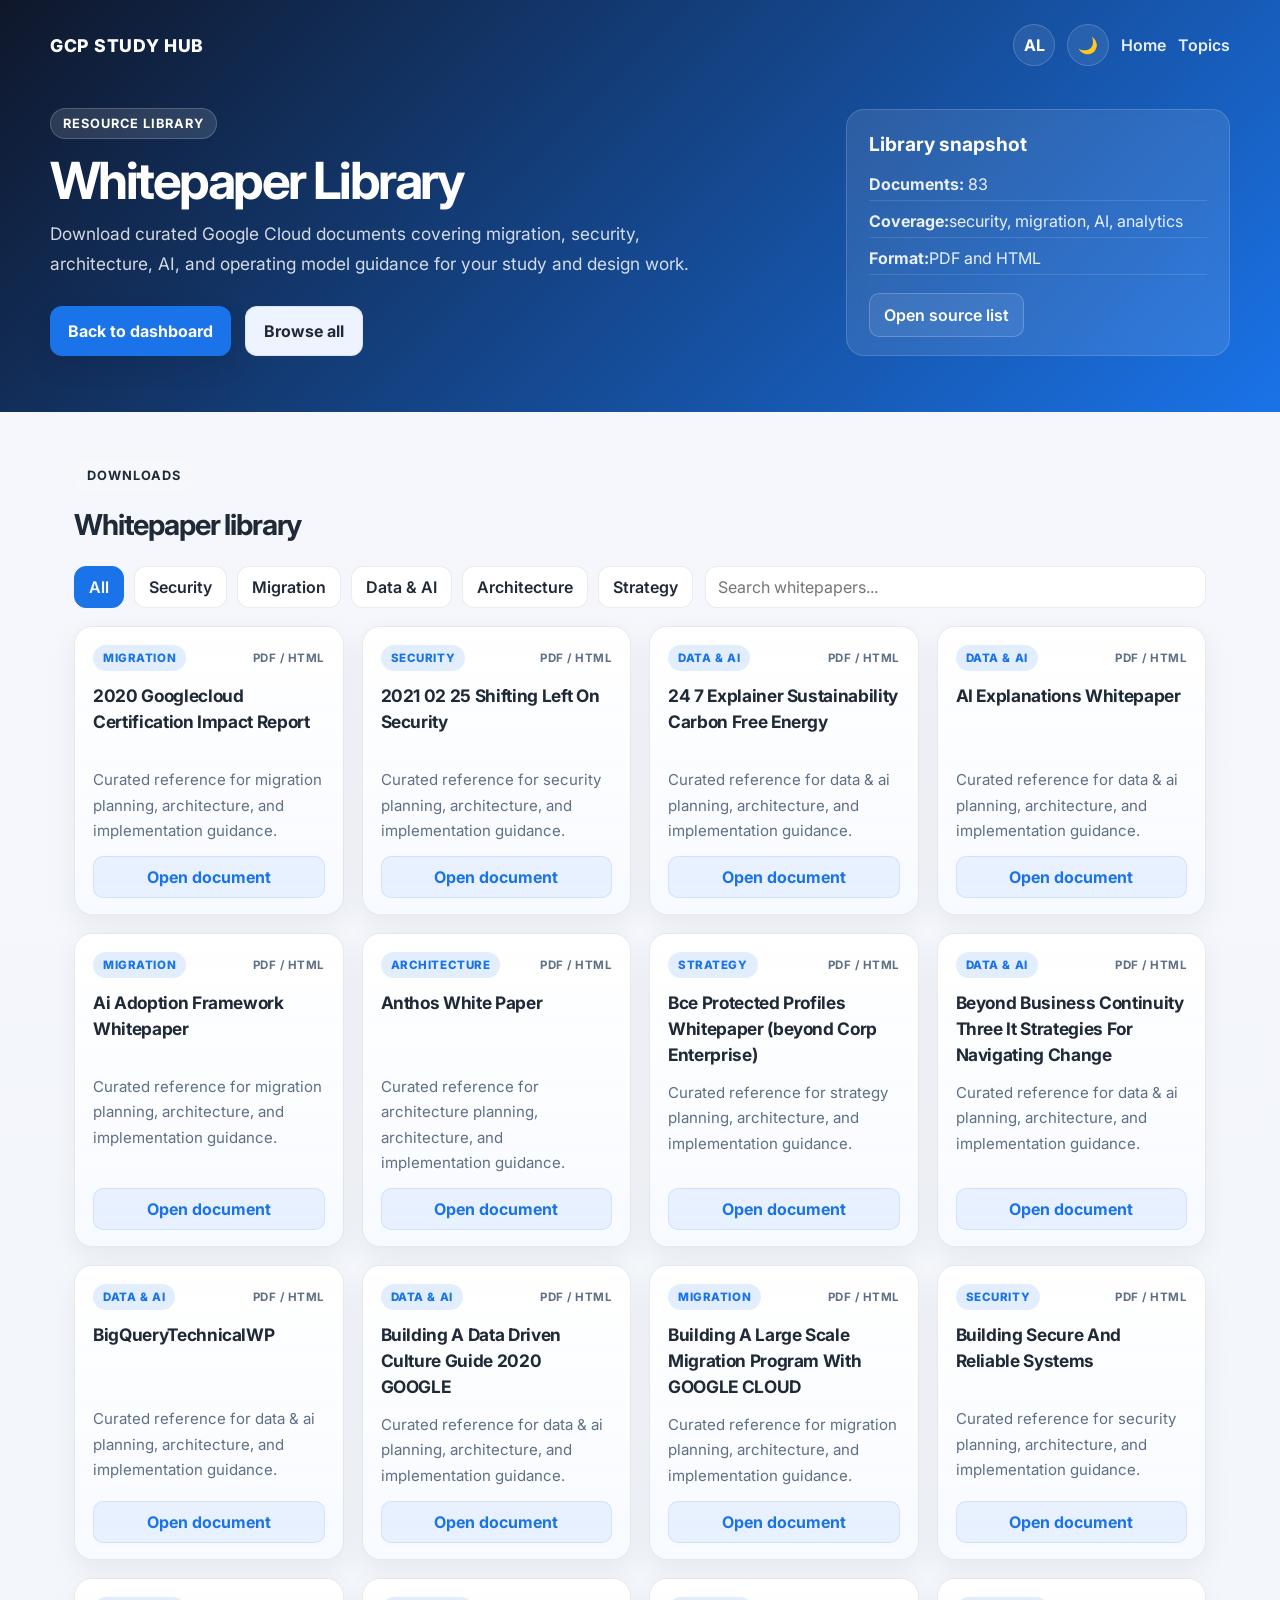
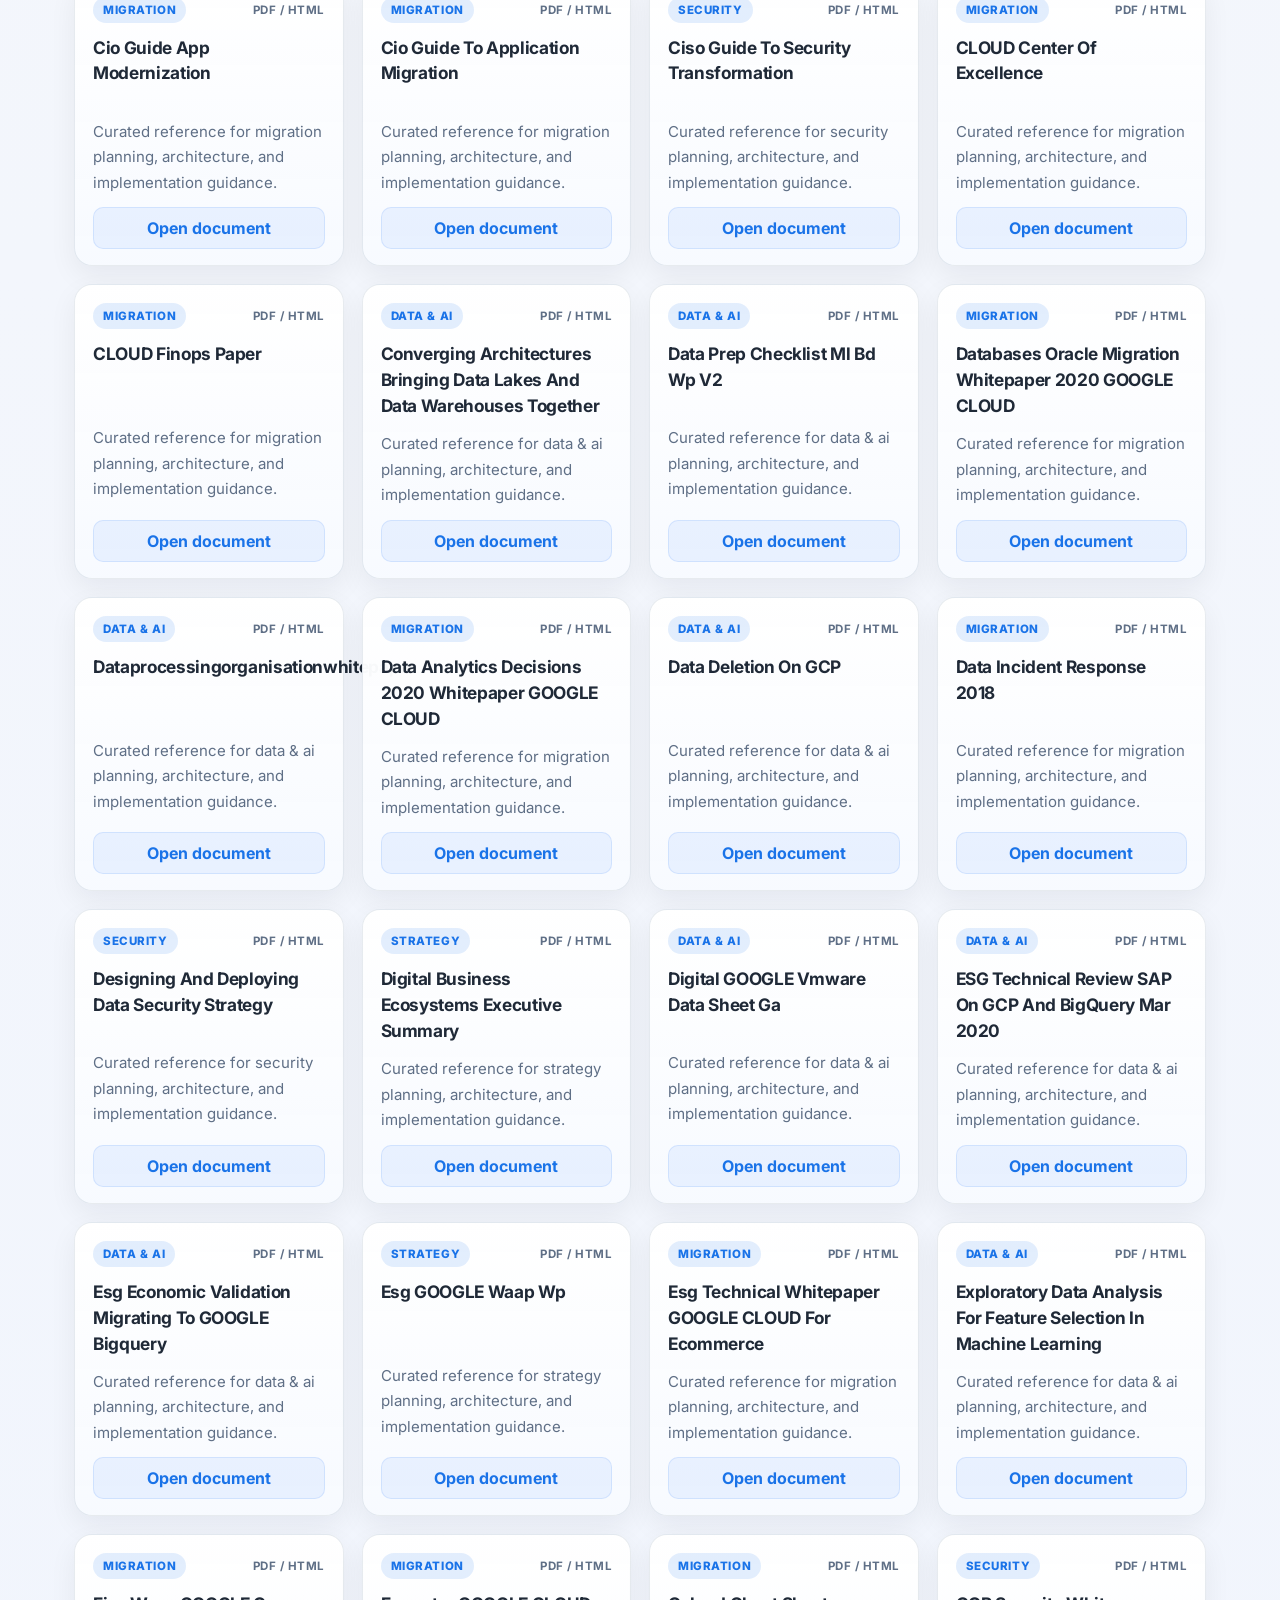
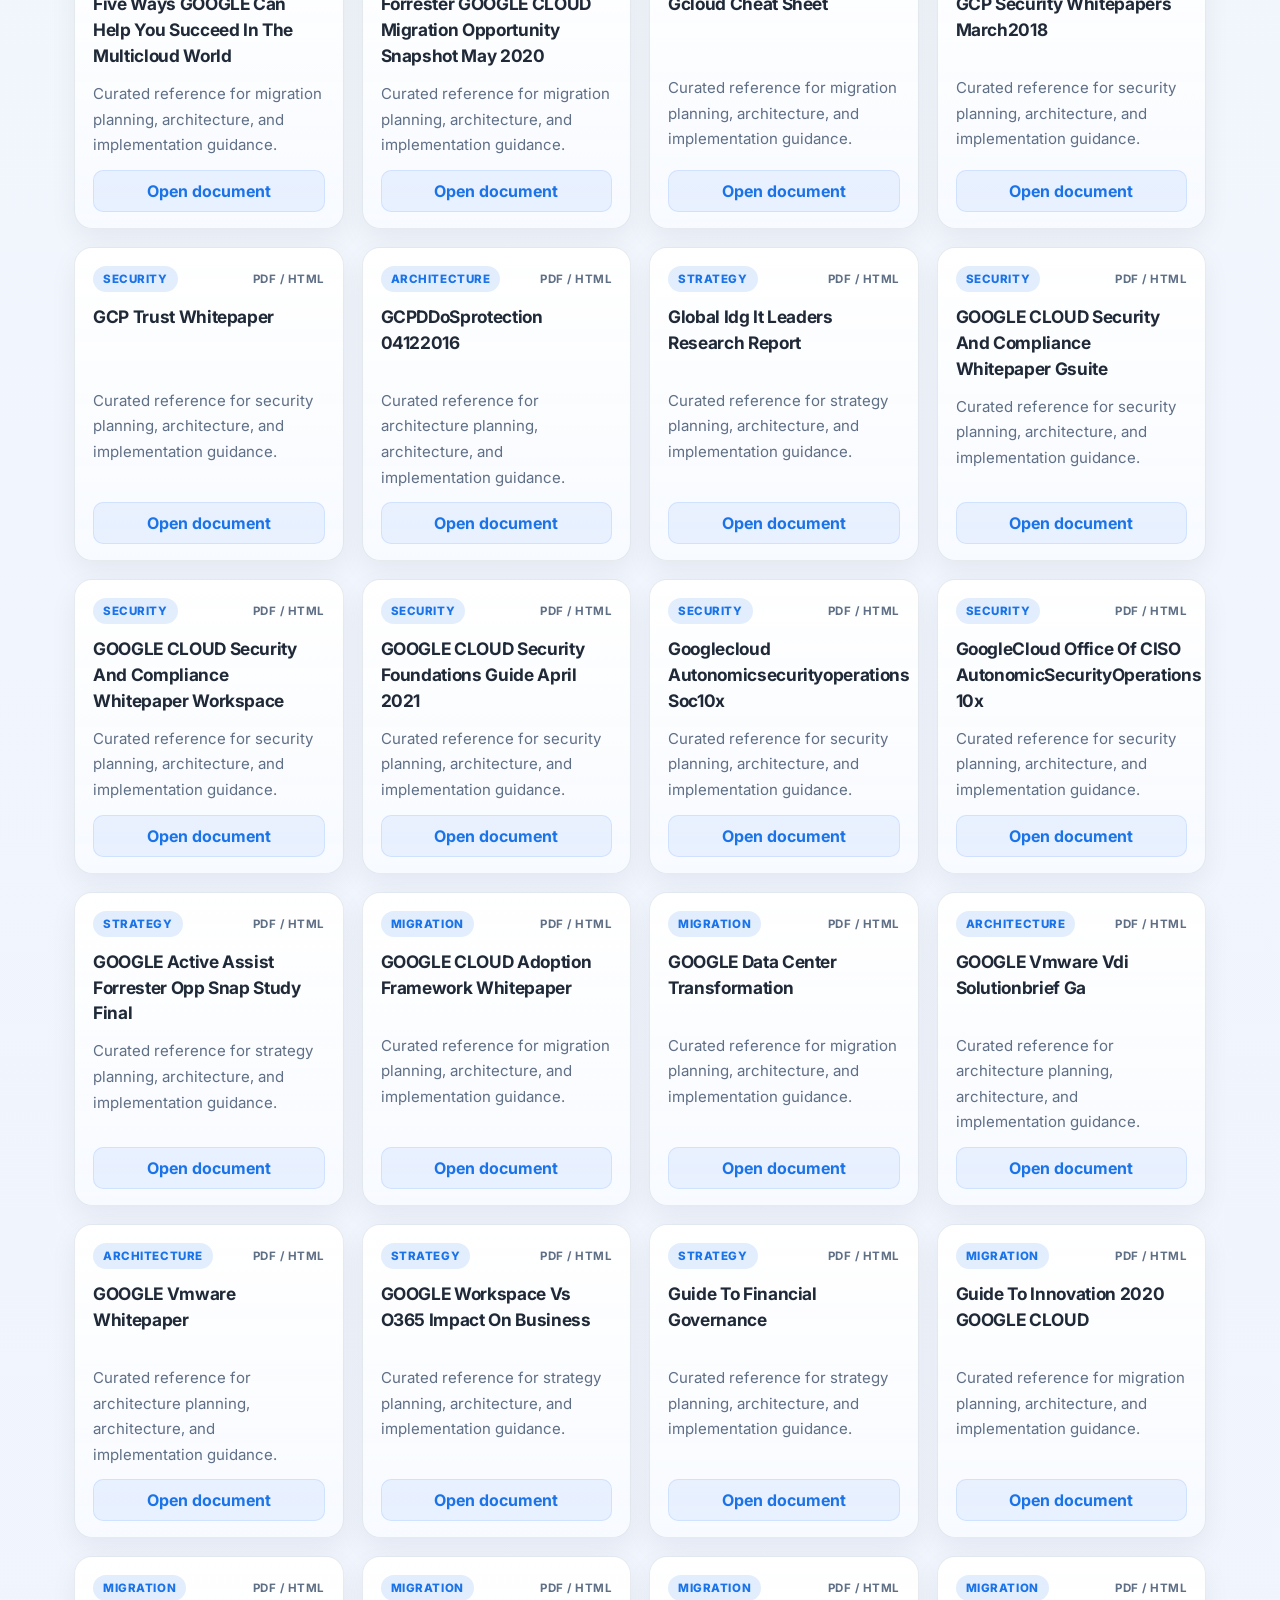
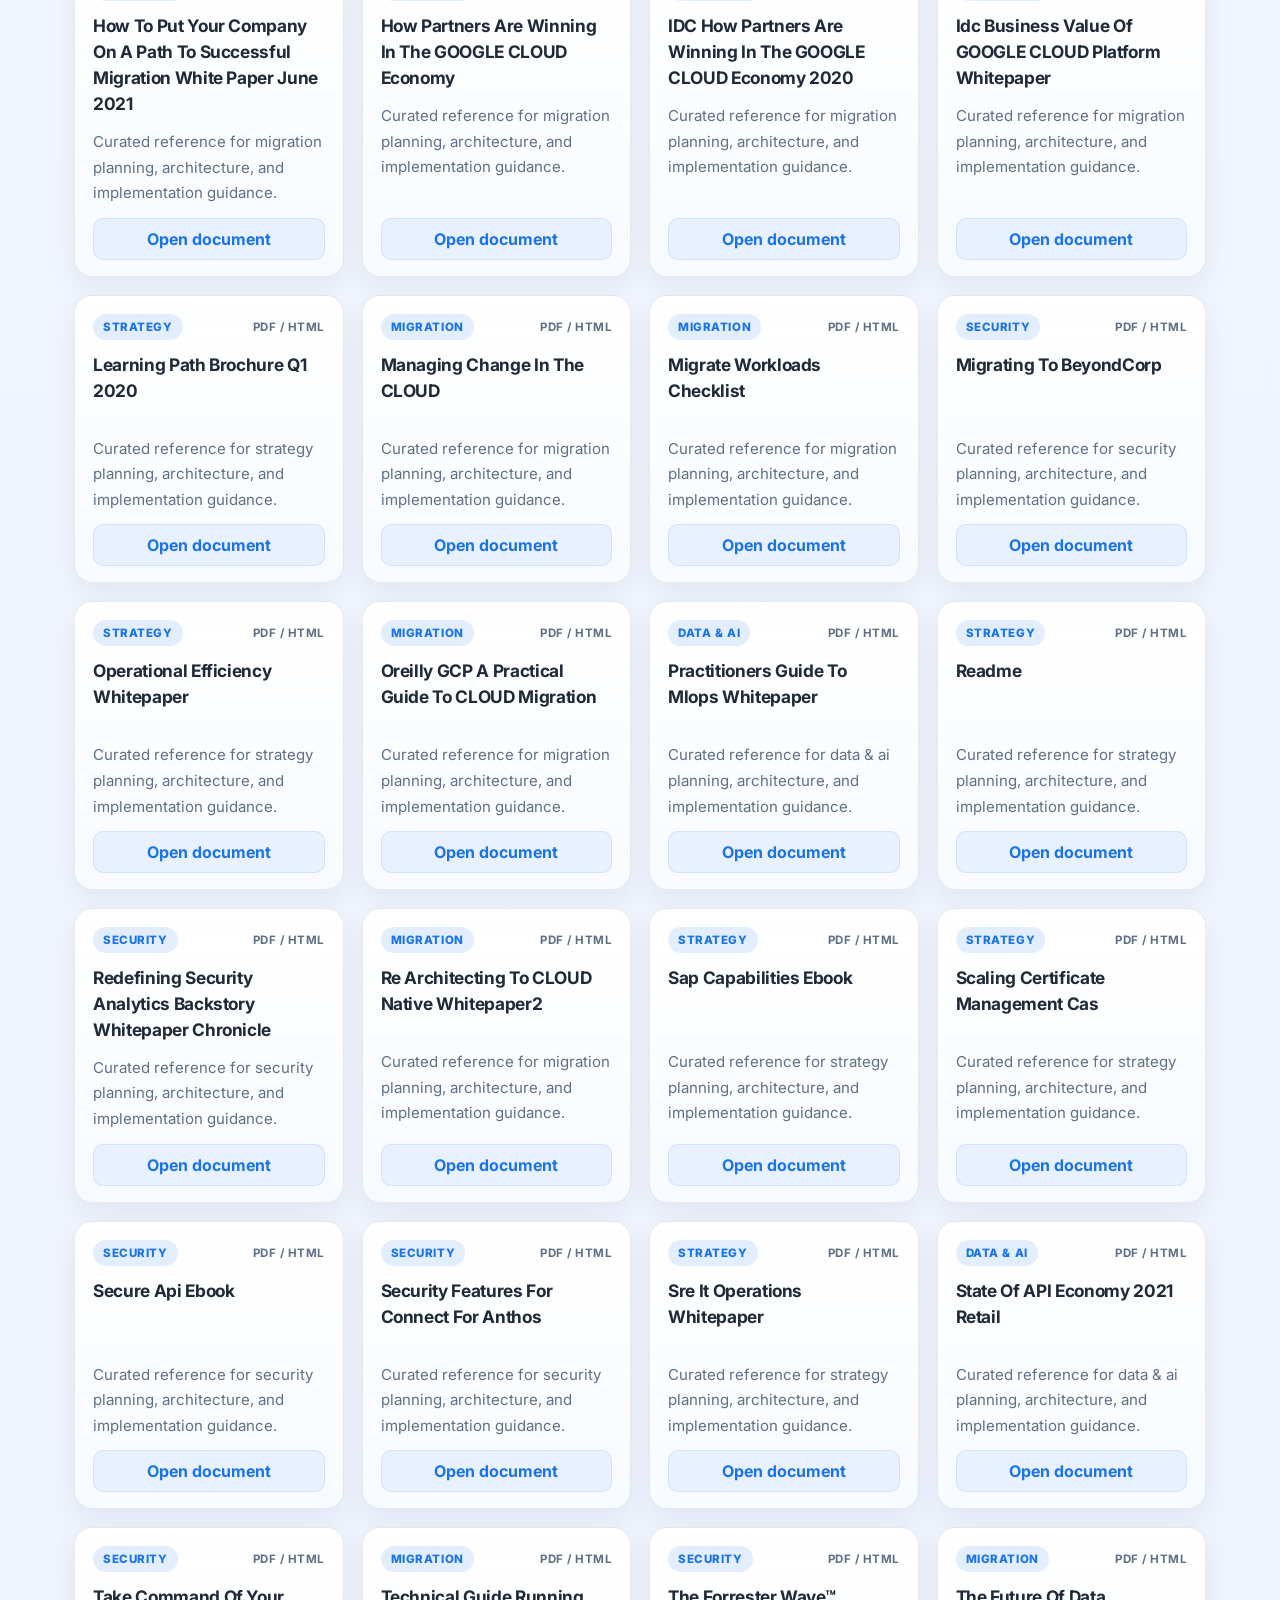
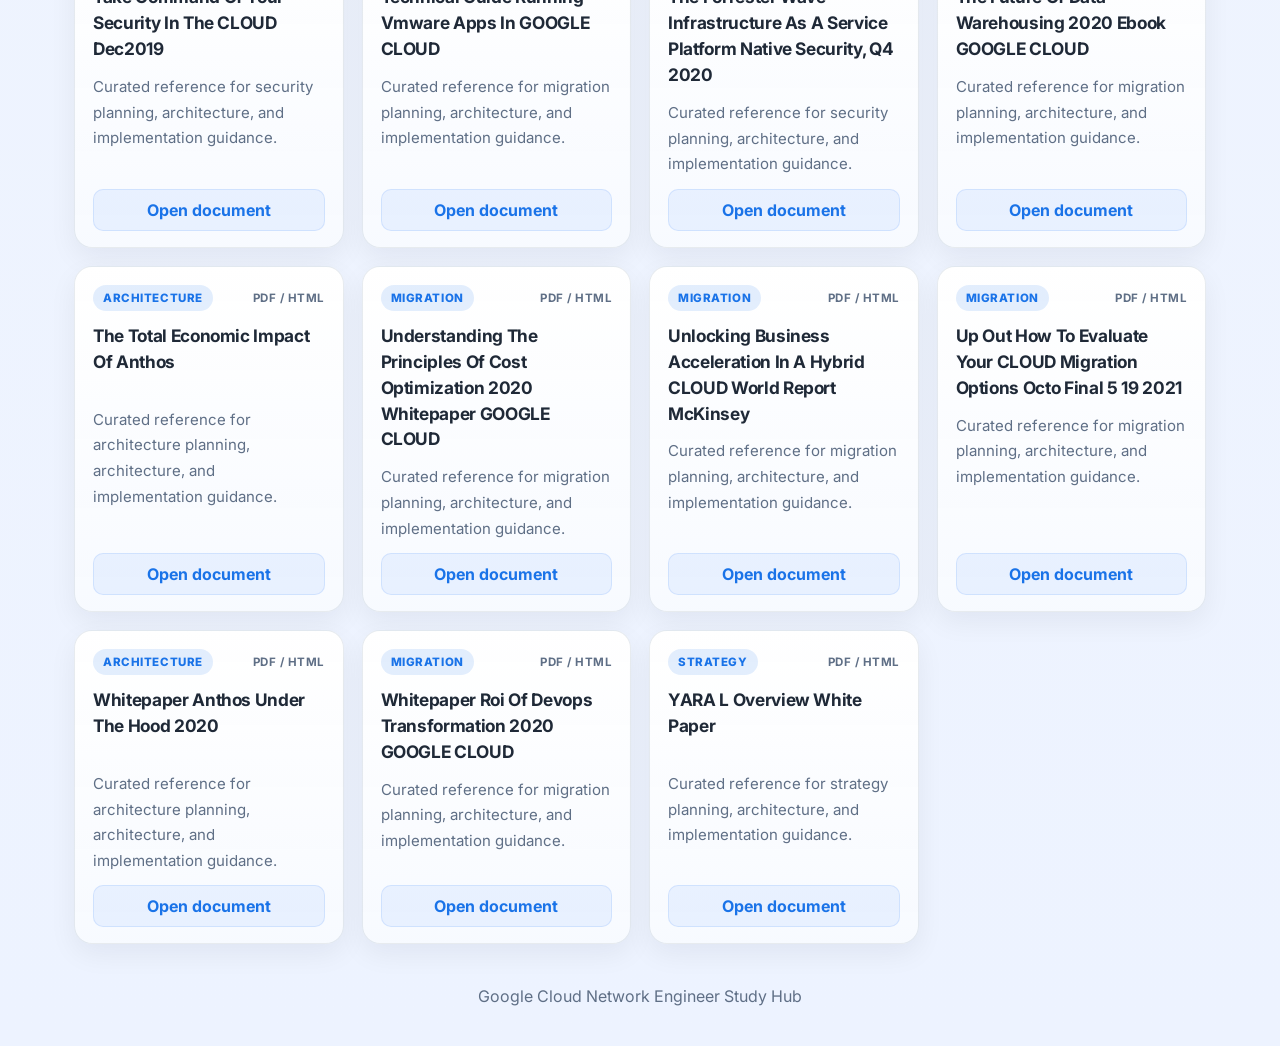
==== commit 9fa3b395: "fix test" ====
--- a/whitepapers.html
+++ b/whitepapers.html
@@ -209,6 +209,23 @@
       const whitepaperSearch = document.getElementById('whitepaperSearch');
       let activeFilter = 'all';
 
+      const categoryLabels = {
+        en: {
+          security: 'Security',
+          migration: 'Migration',
+          'data-ai': 'Data & AI',
+          architecture: 'Architecture',
+          strategy: 'Strategy'
+        },
+        al: {
+          security: 'Siguria',
+          migration: 'Migrimi',
+          'data-ai': 'Të dhëna & AI',
+          architecture: 'Arkitektura',
+          strategy: 'Strategjia'
+        }
+      };
+
       const renderCards = () => {
         const searchTerm = (whitepaperSearch?.value || '').trim().toLowerCase();
 
@@ -221,24 +238,44 @@
         });
       };
 
-      whitepaperFiles.forEach((fileName) => {
-        const title = makeTitle(fileName);
-        const href = 'whitepapers/' + encodeURI(fileName);
-        const category = detectCategory(fileName);
-        const article = document.createElement('article');
-        article.className = 'whitepaper-card';
-        article.dataset.category = category;
-        article.dataset.title = title;
-        article.innerHTML = `
-          <div class="whitepaper-badge">${category}</div>
-          <h3>${title}</h3>
-          <p>Download the original document or reference from this curated Google Cloud resource library.</p>
-          <a href="${href}" target="_blank" rel="noreferrer" download>Download</a>
-        `;
-        whitepaperList.appendChild(article);
-      });
-
-      whitepaperCount.textContent = whitepaperFiles.length;
+      const localizedCategoryText = (category, language) => categoryLabels[language]?.[category] || categoryLabels.en[category] || 'Strategy';
+
+      const renderWhitepapers = () => {
+        const language = localStorage.getItem('gcp-language') || 'en';
+        whitepaperList.innerHTML = '';
+
+        whitepaperFiles.forEach((fileName) => {
+          const title = makeTitle(fileName);
+          const href = 'whitepapers/' + encodeURI(fileName);
+          const category = detectCategory(fileName);
+          const categoryLabel = localizedCategoryText(category, language);
+          const description = language === 'al'
+            ? `Referencë e kuratuar për planifikimin, arkitekturën dhe zbatimin e ${categoryLabel.toLowerCase()}.`
+            : `Curated reference for ${categoryLabel.toLowerCase()} planning, architecture, and implementation guidance.`;
+          const buttonText = language === 'al' ? 'Hap dokumentin' : 'Open document';
+
+          const article = document.createElement('article');
+          article.className = 'whitepaper-card';
+          article.dataset.category = category;
+          article.dataset.title = title;
+          article.innerHTML = `
+            <div class="whitepaper-meta">
+              <span class="whitepaper-badge">${categoryLabel}</span>
+              <span class="whitepaper-format">PDF / HTML</span>
+            </div>
+            <h3>${title}</h3>
+            <p>${description}</p>
+            <a href="${href}" target="_blank" rel="noreferrer" download>${buttonText}</a>
+          `;
+          whitepaperList.appendChild(article);
+        });
+
+        whitepaperCount.textContent = whitepaperFiles.length;
+        if (whitepaperSearch) {
+          whitepaperSearch.placeholder = language === 'al' ? 'Kërkoni whitepapers...' : 'Search whitepapers...';
+        }
+        renderCards();
+      };
 
       const applyFilter = (selectedFilter) => {
         activeFilter = selectedFilter;
@@ -246,14 +283,31 @@
         renderCards();
       };
 
+      renderWhitepapers();
+
       filters.forEach((button) => {
         button.addEventListener('click', () => applyFilter(button.dataset.filter));
       });
 
       whitepaperSearch?.addEventListener('input', renderCards);
 
-      setupTheme();
-      setupLanguage();
+      const languageToggle = document.getElementById('languageToggle');
+      const themeToggle = document.getElementById('themeToggle');
+
+      languageToggle?.addEventListener('click', () => {
+        const nextLanguage = (localStorage.getItem('gcp-language') || 'en') === 'en' ? 'al' : 'en';
+        localStorage.setItem('gcp-language', nextLanguage);
+        languageToggle.textContent = nextLanguage === 'en' ? 'AL' : 'EN';
+        languageToggle.setAttribute('aria-label', nextLanguage === 'en' ? 'Switch to Albanian' : 'Switch to English');
+        setTimeout(renderWhitepapers, 0);
+      });
+
+      themeToggle?.addEventListener('click', () => {
+        const nextTheme = (localStorage.getItem('gcp-theme') || 'light') === 'dark' ? 'light' : 'dark';
+        localStorage.setItem('gcp-theme', nextTheme);
+        document.body.classList.toggle('dark-mode', nextTheme === 'dark');
+        themeToggle.textContent = nextTheme === 'dark' ? '☀️' : '🌙';
+      });
     </script>
   </body>
 </html>
--- a/styles.css
+++ b/styles.css
@@ -562,32 +562,62 @@
 
 .whitepaper-list {
   display: grid;
-  grid-template-columns: repeat(auto-fit, minmax(240px, 1fr));
-  gap: 20px;
+  grid-template-columns: repeat(auto-fit, minmax(260px, 1fr));
+  gap: 18px;
 }
 
 .whitepaper-card {
-  background: var(--panel);
-  border: 1px solid var(--border);
+  position: relative;
+  background: linear-gradient(180deg, rgba(255,255,255,0.98), rgba(247,250,255,0.96));
+  border: 1px solid rgba(148, 163, 184, 0.22);
   border-radius: 18px;
-  box-shadow: var(--shadow);
+  box-shadow: 0 10px 28px rgba(15, 23, 42, 0.06);
   padding: 18px 18px 16px;
   display: flex;
   flex-direction: column;
   gap: 12px;
+  min-height: 220px;
+  transition: transform 0.2s ease, box-shadow 0.2s ease, border-color 0.2s ease;
+}
+
+.whitepaper-card:hover {
+  transform: translateY(-2px);
+  box-shadow: 0 16px 34px rgba(15, 23, 42, 0.09);
+  border-color: rgba(59, 130, 246, 0.28);
+}
+
+body.dark-mode .whitepaper-card {
+  background: linear-gradient(180deg, rgba(15, 23, 42, 0.96), rgba(17, 24, 39, 0.94));
+  box-shadow: 0 14px 32px rgba(2, 6, 23, 0.38);
+}
+
+.whitepaper-meta {
+  display: flex;
+  align-items: center;
+  justify-content: space-between;
+  gap: 10px;
 }
 
 .whitepaper-badge {
   display: inline-flex;
+  align-items: center;
   align-self: flex-start;
   width: fit-content;
   border-radius: 999px;
   background: var(--primary-soft);
   color: var(--primary);
-  padding: 7px 10px;
-  font-size: 0.75rem;
+  padding: 6px 10px;
+  font-size: 0.72rem;
   font-weight: 800;
-  letter-spacing: 0.06em;
+  letter-spacing: 0.05em;
+  text-transform: uppercase;
+}
+
+.whitepaper-format {
+  color: var(--muted);
+  font-size: 0.72rem;
+  font-weight: 700;
+  letter-spacing: 0.04em;
   text-transform: uppercase;
 }
 
@@ -595,12 +625,16 @@
   margin: 0;
   font-size: 1.08rem;
   line-height: 1.5;
+  letter-spacing: -0.02em;
+  min-height: 72px;
 }
 
 .whitepaper-card p {
   margin: 0;
   color: var(--muted);
   line-height: 1.7;
+  font-size: 0.94rem;
+  flex: 1;
 }
 
 .whitepaper-card a {
@@ -609,11 +643,18 @@
   align-items: center;
   justify-content: center;
   padding: 10px 14px;
-  background: var(--primary);
-  color: #fff;
+  background: rgba(59, 130, 246, 0.08);
+  border: 1px solid rgba(59, 130, 246, 0.14);
+  color: var(--primary);
   text-decoration: none;
   border-radius: 10px;
   font-weight: 700;
+  transition: all 0.2s ease;
+}
+
+.whitepaper-card a:hover {
+  background: var(--primary-soft);
+  border-color: var(--primary-soft);
 }
 
 .topic-grid {
@@ -993,10 +1034,40 @@
 }
 
 .practice-actions,
-.exam-nav {
+.exam-nav,
+.exam-advanced-controls {
   display: flex;
   gap: 10px;
   flex-wrap: wrap;
+}
+
+.exam-advanced-controls {
+  margin-top: 14px;
+  align-items: end;
+}
+
+.exam-domain-control {
+  display: flex;
+  flex-direction: column;
+  gap: 6px;
+  color: var(--muted);
+  font-size: 0.8rem;
+  font-weight: 700;
+}
+
+.exam-domain-control select {
+  border: 1px solid var(--border);
+  border-radius: 10px;
+  background: var(--panel);
+  color: var(--text);
+  padding: 10px 12px;
+  min-width: 220px;
+}
+
+#hardModeBtn.is-active {
+  border-color: rgba(249, 115, 22, 0.6);
+  background: rgba(249, 115, 22, 0.12);
+  color: var(--text);
 }
 
 .question-progress {
@@ -1129,6 +1200,136 @@
   margin-bottom: 8px;
 }
 
+.performance-band {
+  display: inline-block;
+  margin-bottom: 12px;
+  padding: 6px 10px;
+  border-radius: 999px;
+  font-size: 0.8rem;
+  font-weight: 700;
+  letter-spacing: 0.04em;
+  text-transform: uppercase;
+  background: rgba(96, 165, 250, 0.1);
+  color: var(--primary);
+}
+
+.performance-band.strong {
+  background: rgba(34, 197, 94, 0.12);
+  color: #16a34a;
+}
+
+.performance-band.excellent {
+  background: rgba(34, 197, 94, 0.12);
+  color: #16a34a;
+}
+
+.performance-band.borderline {
+  background: rgba(250, 204, 21, 0.12);
+  color: #b45309;
+}
+
+.performance-band.needs-improvement {
+  background: rgba(239, 68, 68, 0.12);
+  color: #b91c1c;
+}
+
+.weak-domains {
+  margin: 18px 0;
+  padding: 10px 12px;
+  border: 1px solid var(--border);
+  border-radius: 10px;
+  background: rgba(96, 165, 250, 0.05);
+  color: var(--muted);
+  line-height: 1.5;
+}
+
+.domain-breakdown {
+  display: grid;
+  gap: 12px;
+  margin: 20px 0;
+}
+
+.domain-score {
+  background: var(--panel);
+  border: 1px solid var(--border);
+  border-radius: 12px;
+  padding: 10px 12px;
+}
+
+.domain-score-top {
+  display: flex;
+  justify-content: space-between;
+  align-items: center;
+  gap: 8px;
+  margin-bottom: 8px;
+  font-size: 0.9rem;
+  color: var(--muted);
+}
+
+.domain-score-bar {
+  height: 10px;
+  background: rgba(148, 163, 184, 0.18);
+  border-radius: 999px;
+  overflow: hidden;
+}
+
+.domain-score-bar span {
+  display: block;
+  height: 100%;
+  border-radius: inherit;
+  background: linear-gradient(90deg, var(--primary), #4f9cff);
+}
+
+.review-panel {
+  margin: 20px 0;
+}
+
+.review-panel h4 {
+  margin: 0 0 12px;
+}
+
+.review-list {
+  list-style: none;
+  padding: 0;
+  margin: 0;
+  display: grid;
+  gap: 12px;
+}
+
+.review-item {
+  background: var(--panel);
+  border: 1px solid var(--border);
+  border-radius: 12px;
+  padding: 12px 14px;
+}
+
+.review-item.review-correct {
+  border-left: 4px solid var(--success);
+}
+
+.review-item.review-wrong {
+  border-left: 4px solid var(--danger);
+}
+
+.review-header {
+  display: flex;
+  justify-content: space-between;
+  gap: 8px;
+  margin-bottom: 8px;
+  color: var(--muted);
+  font-size: 0.8rem;
+}
+
+.review-item p {
+  margin: 0 0 8px;
+  line-height: 1.5;
+}
+
+.review-answer-line {
+  font-size: 0.9rem;
+  color: var(--muted);
+}
+
 .hidden {
   display: none !important;
 }
